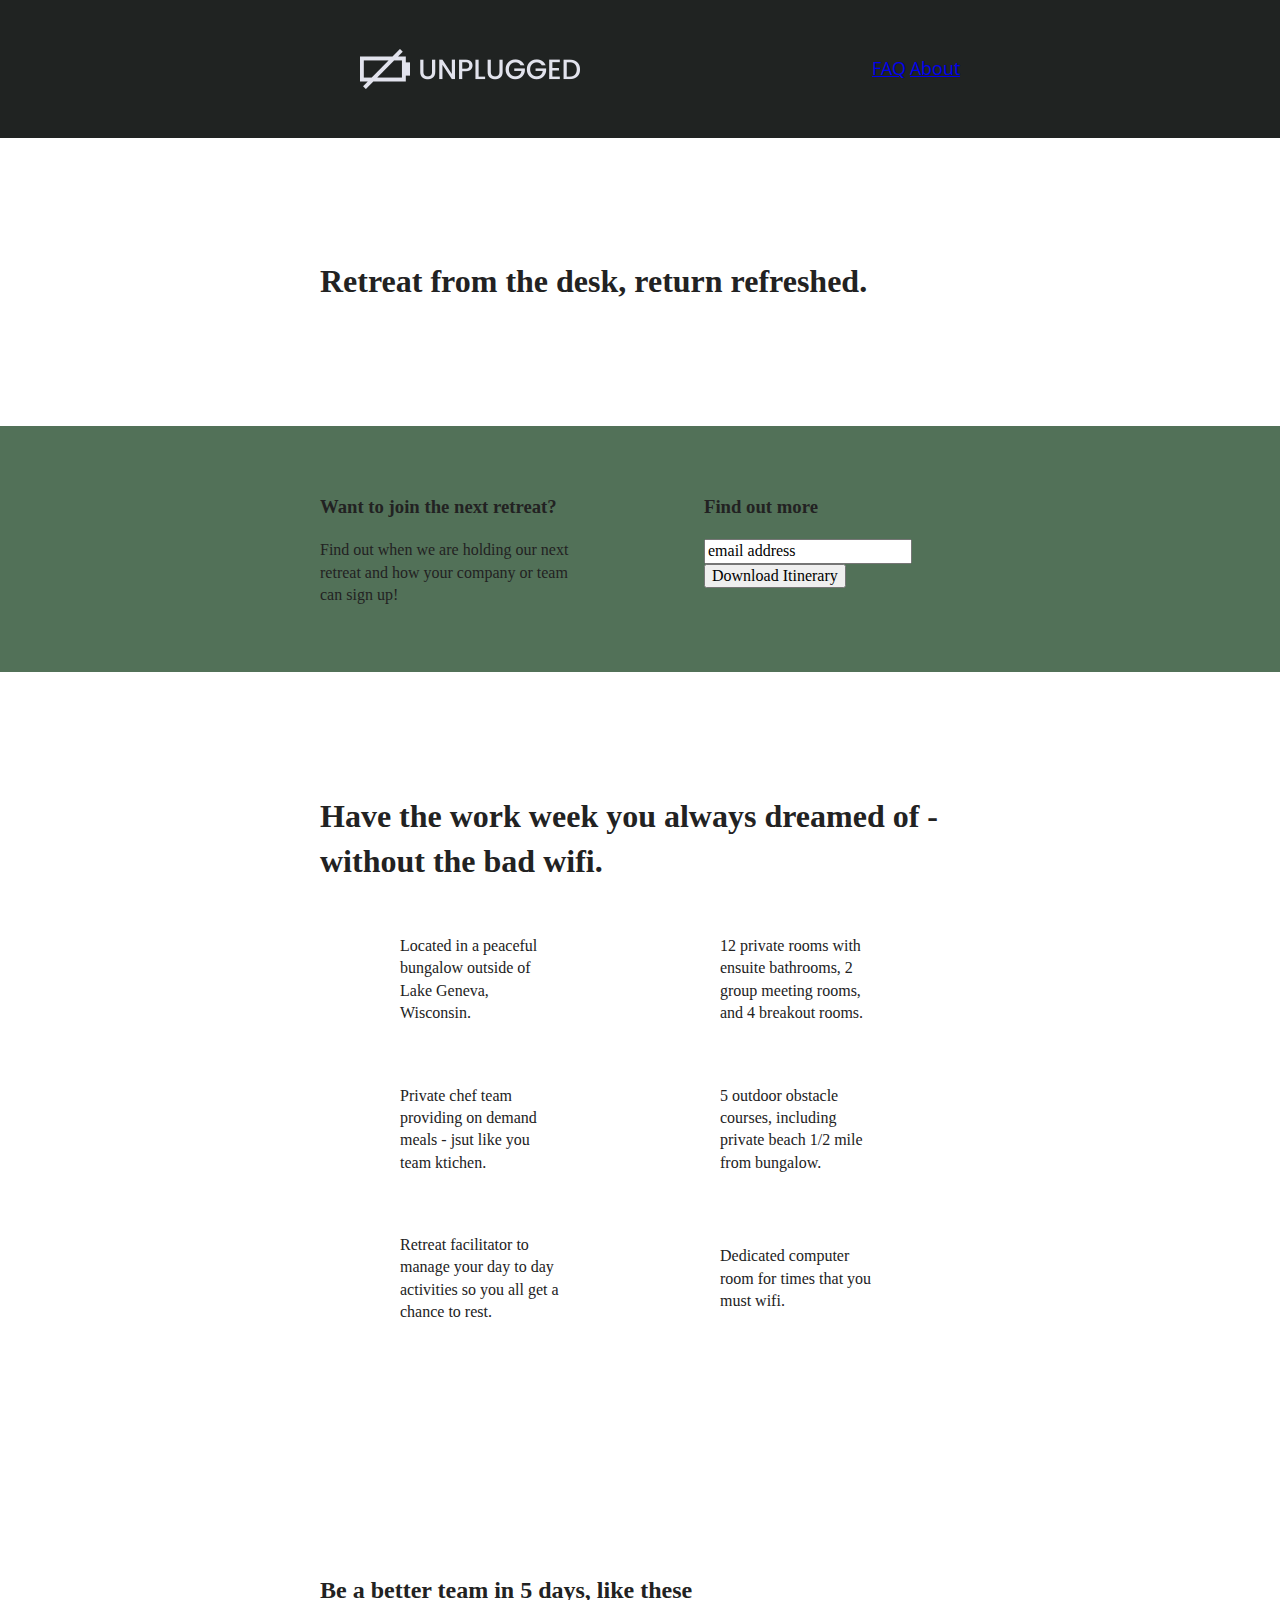
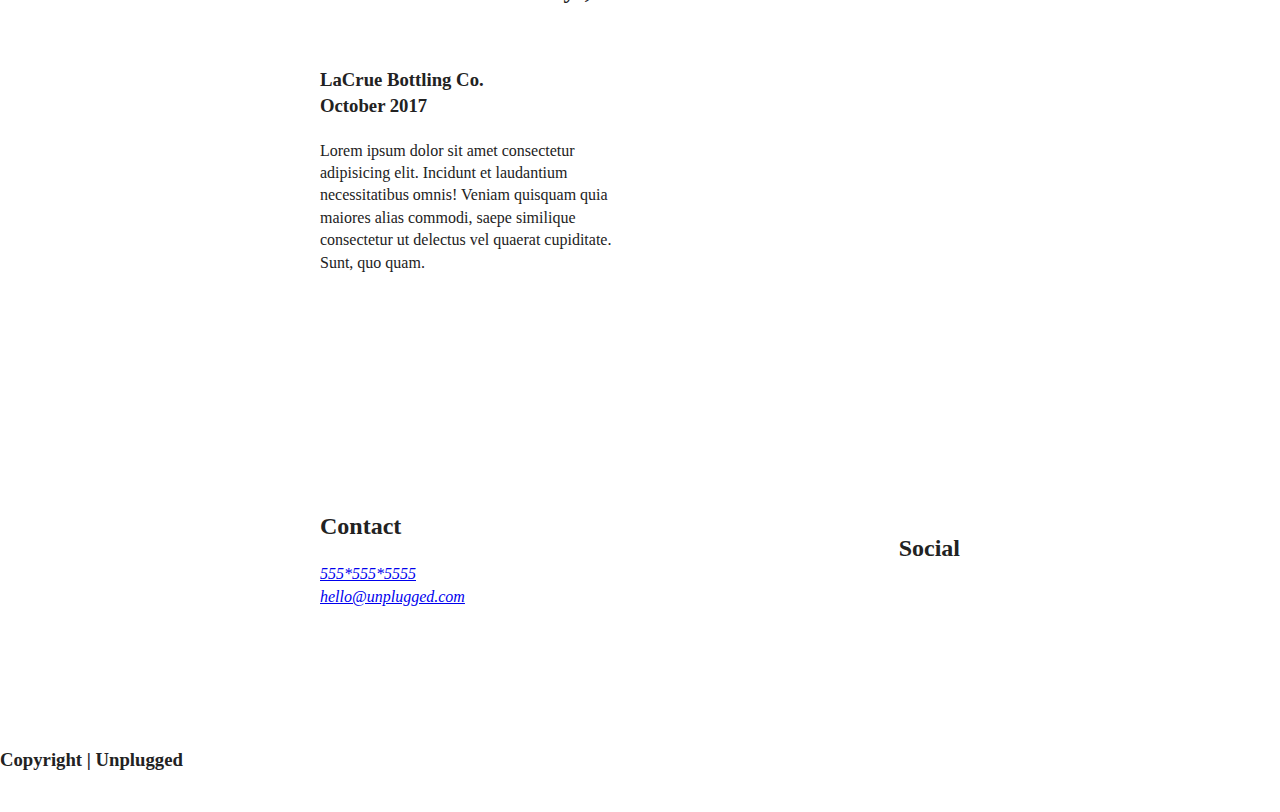
==== index.html @ 6213ed64 "Add tablet profile" ====
<!DOCTYPE html>
<html class="no-js" lang="">
  <head>
    <meta charset="utf-8" />
    <title>Unplugged</title>
    <meta name="description" content="" />
    <meta name="viewport" content="width=device-width, initial-scale=1" />

    <meta property="og:title" content="" />
    <meta property="og:type" content="" />
    <meta property="og:url" content="" />
    <meta property="og:image" content="" />
    <link
      href="https://fonts.googleapis.com/css2?family=Open+Sans&display=swap"
      rel="stylesheet"
    />

    <link rel="manifest" href="site.webmanifest" />
    <link rel="apple-touch-icon" href="icon.png" />
    <!-- Place favicon.ico in the root directory -->

    <link rel="stylesheet" href="css/normalize.css" />
    <link rel="stylesheet" href="css/main.css" />

    <meta name="theme-color" content="#fafafa" />
  </head>

  <body>
    <!-- Add your site or application content here -->
    <header>
      <div class="content-wrapper">
        <figure>
          <a href="#"><img src="img/logo.png" alt="unplugged-logo" /></a>
        </figure>

        <div class="header-divider"></div>

        <nav>
          <ul>
            <ls><a href="faq/index.html" target="_blank">FAQ</a></ls>
            <ls><a href="about/index.html" target="_blank">About</a></ls>
          </ul>
        </nav>
      </div>
    </header>

    <main>
      <section class="hero-area">
        <div class="content-wrapper">
          <h1>Retreat from the desk, return refreshed.</h1>
        </div>
      </section>

      <aside>
        <div class="content-wrapper">
          <div class="form-description">
            <h3>Want to join the next retreat?</h3>
            <p>
              Find out when we are holding our next retreat and how your company
              or team can sign up!
            </p>
          </div>
          <div class="form">
            <h3>Find out more</h3>
            <div>
              <input type="text" name="name" value="email address" />
              <input type="button" value="Download Itinerary" />
            </div>
          </div>
        </div>
      </aside>

      <section class="features">
        <div class="content-wrapper">
          <h1>
            Have the work week you always dreamed of - without the bad wifi.
          </h1>
          <div class="features-items">
            <article>
              <p class="fontawesome-icon"></p>
              <p class="features-item-description">
                Located in a peaceful bungalow outside of Lake Geneva,
                Wisconsin.
              </p>
            </article>
            <article>
              <p class="fontawesome-icon"></p>
              <p class="features-item-description">
                12 private rooms with ensuite bathrooms, 2 group meeting rooms,
                and 4 breakout rooms.
              </p>
            </article>
            <article>
              <p class="fontawesome-icon"></p>
              <p class="features-item-description">
                Private chef team providing on demand meals - jsut like you team
                ktichen.
              </p>
            </article>
            <article>
              <p class="fontawesome-icon"></p>
              <p class="features-item-description">
                5 outdoor obstacle courses, including private beach 1/2 mile
                from bungalow.
              </p>
            </article>
            <article>
              <p class="fontawesome-icon"></p>
              <p class="features-item-description">
                Retreat facilitator to manage your day to day activities so you
                all get a chance to rest.
              </p>
            </article>
            <article>
              <p class="fontawesome-icon"></p>
              <p class="features-item-description">
                Dedicated computer room for times that you must wifi.
              </p>
            </article>
          </div>
        </div>
        <!-- End of content-wrapper -->
      </section>
      <!-- End of features -->

      <section class="reviews">
        <div class="content-wrapper">
          <h2>Be a better team in 5 days, like these</h2>
          <article>
            <div>
              <h3>LaCrue Bottling Co. October 2017</h3>
              <p>
                Lorem ipsum dolor sit amet consectetur adipisicing elit.
                Incidunt et laudantium necessitatibus omnis! Veniam quisquam
                quia maiores alias commodi, saepe similique consectetur ut
                delectus vel quaerat cupiditate. Sunt, quo quam.
              </p>
            </div>
          </article>
        </div>
      </section>
    </main>

    <footer>
      <div class="content-wrapper">
        <div class="footer-content">
          <div class="contact">
            <h2>Contact</h2>
            <address>
              <a href="tel:5555555555">555*555*5555</a><br />
              <a href="hello@unplugged.com">hello@unplugged.com</a>
            </address>
          </div>
          <div class="social">
            <h2>Social</h2>
            <div class="social-icons">
              <p>
                <a href="https://www.facebook.com/yoursite" target="_blank"></a>
              </p>
              <p>
                <a href="https://www.twitter.com/yoursite" target="_blank"></a>
              </p>
              <p>
                <a
                  href="https://www.instagram.com/yoursite"
                  target="_blank"
                ></a>
              </p>
            </div>
          </div>
        </div>
        <!-- footer content ends -->
      </div>
      <!-- footer content-wrapper ends -->

      <div class="copyright">
        <div>
          <h3>Copyright | Unplugged</h3>
        </div>
      </div>
    </footer>
    <script src="js/vendor/modernizr-3.11.2.min.js"></script>
    <script src="js/plugins.js"></script>
    <script src="js/main.js"></script>

    <!-- Google Analytics: change UA-XXXXX-Y to be your site's ID. -->
    <script>
      window.ga = function () {
        ga.q.push(arguments);
      };
      ga.q = [];
      ga.l = +new Date();
      ga("create", "UA-XXXXX-Y", "auto");
      ga("set", "anonymizeIp", true);
      ga("set", "transport", "beacon");
      ga("send", "pageview");
    </script>
    <script src="https://www.google-analytics.com/analytics.js" async></script>
  </body>
</html>
---- css/main.css ----
/*! HTML5 Boilerplate v8.0.0 | MIT License | https://html5boilerplate.com/ */

/* main.css 2.1.0 | MIT License | https://github.com/h5bp/main.css#readme */
/*
 * What follows is the result of much research on cross-browser styling.
 * Credit left inline and big thanks to Nicolas Gallagher, Jonathan Neal,
 * Kroc Camen, and the H5BP dev community and team.
 */

/* ==========================================================================
   Base styles: opinionated defaults
   ========================================================================== */

html {
  color: #222;
  font-size: 1em;
  line-height: 1.4;
}

/*
 * Remove text-shadow in selection highlight:
 * https://twitter.com/miketaylr/status/12228805301
 *
 * Vendor-prefixed and regular ::selection selectors cannot be combined:
 * https://stackoverflow.com/a/16982510/7133471
 *
 * Customize the background color to match your design.
 */

::-moz-selection {
  background: #b3d4fc;
  text-shadow: none;
}

::selection {
  background: #b3d4fc;
  text-shadow: none;
}

/*
 * A better looking default horizontal rule
 */

hr {
  display: block;
  height: 1px;
  border: 0;
  border-top: 1px solid #ccc;
  margin: 1em 0;
  padding: 0;
}

/*
 * Remove the gap between audio, canvas, iframes,
 * images, videos and the bottom of their containers:
 * https://github.com/h5bp/html5-boilerplate/issues/440
 */

audio,
canvas,
iframe,
img,
svg,
video {
  vertical-align: middle;
}

/*
 * Remove default fieldset styles.
 */

fieldset {
  border: 0;
  margin: 0;
  padding: 0;
}

/*
 * Allow only vertical resizing of textareas.
 */

textarea {
  resize: vertical;
}

/* ==========================================================================
   Author's custom styles
   ========================================================================== */
/* --------------- Base Header -- Footer Styles------------ */

.content-wrapper {
  width: 90%;
  margin: 50px 0;
}

header,
footer {
  display: flex;
  justify-content: center;
  align-items: center;
  flex-flow: row wrap;
}

/* Header styles */

header {
  padding: 15px 0;
  background-color: #202322;
}

header .content-wrapper {
  display: flex;
  justify-content: center;
  align-items: center;
  flex-flow: row wrap;
  margin: 0;
}

header figure {
}

.header-divider {
  width: 100%;
  height: 1px;
  margin: 10px 0 20px 0;
}

header nav {
  display: flex;
  justify-content: space-around;
  align-items: center;
  flex-flow: row wrap;
  width: 60%;
}

header nav ul {
  display: flex;
  justify-content: space-around;
  width: 100%;
  font-family: "Open Sans", sans-serif;
  font-size: 18px;
  color: #e2e3ed;
}

/* --------------- Mobile Styles -- Homepage------------ */

.hero-area {
  display: flex;
  justify-content: center;
  flex-flow: row wrap;
}

aside {
  display: flex;
  justify-content: center;
  align-items: center;
  flex-flow: row wrap;
  background: #527158;
}

.form-description {
}

.form {
}

.features {
  display: flex;
  justify-content: center;
  flex-flow: row wrap;
}

.features p {
  margin: 0;
}

.features article {
  width: 60%;
  margin: 30px 0;
}

.fontawesome-icon {
}

.features h2 {
  margin-bottom: 60px;
}

.features .features-items {
  display: flex;
  justify-content: center;
  align-items: center;
  flex-flow: row wrap;
}

.reviews {
  display: flex;
  justify-content: center;
  align-items: center;
  flex-flow: row wrap;
}

.reviews h2 {
  margin-bottom: 40px;
}

.reviews h3 {
  width: 60%;
  margin: 20px 0;
}

/* --------------- Mobile Styles -- ABOUT------------ */

.mission {
  display: flex;
  justify-content: center;
  align-items: center;
  flex-flow: row wrap;
}

.mission-content {
}

.map {
}

.contact-section {
  display: flex;
  justify-content: center;
  align-items: center;
  flex-flow: row wrap;
}

.contact-content {
}

/* --------------- Mobile Styles -- FAQ------------ */

.faq {
  display: flex;
  justify-content: center;
  align-items: center;
  flex-flow: row wrap;
}

.faq .content-wrapper {
  display: flex;
  justify-content: center;
  align-items: center;
  flex-flow: row wrap;
  margin: 50px 0 0 0;
}

.faq h2 {
  margin-bottom: 40px;
}

.faq-content {
  margin-bottom: 50px;
}

/* Footer */

footer {
  flex-direction: column;
}

footer .content-wrapper {
  width: 55%;
  margin: 50px 0;
}

footer p {
  margin: 0;
}

.footer-content {
}
footer .contact {
  margin-bottom: 50px;
}

footer .social p {
  display: flex;
  justify-content: center;
  align-items: center;
}

footer .social-icons {
  display: flex;
  justify-content: space-around;
  align-items: center;
}

footer .copyright {
  margin: 20px 0;
}
/* ==========================================================================
   Helper classes
   ========================================================================== */

/*
 * Hide visually and from screen readers
 */

.hidden,
[hidden] {
  display: none !important;
}

/*
 * Hide only visually, but have it available for screen readers:
 * https://snook.ca/archives/html_and_css/hiding-content-for-accessibility
 *
 * 1. For long content, line feeds are not interpreted as spaces and small width
 *    causes content to wrap 1 word per line:
 *    https://medium.com/@jessebeach/beware-smushed-off-screen-accessible-text-5952a4c2cbfe
 */

.sr-only {
  border: 0;
  clip: rect(0, 0, 0, 0);
  height: 1px;
  margin: -1px;
  overflow: hidden;
  padding: 0;
  position: absolute;
  white-space: nowrap;
  width: 1px;
  /* 1 */
}

/*
 * Extends the .sr-only class to allow the element
 * to be focusable when navigated to via the keyboard:
 * https://www.drupal.org/node/897638
 */

.sr-only.focusable:active,
.sr-only.focusable:focus {
  clip: auto;
  height: auto;
  margin: 0;
  overflow: visible;
  position: static;
  white-space: inherit;
  width: auto;
}

/*
 * Hide visually and from screen readers, but maintain layout
 */

.invisible {
  visibility: hidden;
}

/*
 * Clearfix: contain floats
 *
 * For modern browsers
 * 1. The space content is one way to avoid an Opera bug when the
 *    `contenteditable` attribute is included anywhere else in the document.
 *    Otherwise it causes space to appear at the top and bottom of elements
 *    that receive the `clearfix` class.
 * 2. The use of `table` rather than `block` is only necessary if using
 *    `:before` to contain the top-margins of child elements.
 */

.clearfix::before,
.clearfix::after {
  content: " ";
  display: table;
}

.clearfix::after {
  clear: both;
}

/* ==========================================================================
   EXAMPLE Media Queries for Responsive Design.
   These examples override the primary ('mobile first') styles.
   Modify as content requires.
   ========================================================================== */

/* TABLET STYLES HERE */

@media (min-width: 768px) {
  .content-wrapper {
    max-width: 640px;
    margin: 100px 0;
  }
  /* HEADER */
  header {
    justify-content: space-around;
    padding: 33px 0;
  }
  header .content-wrapper {
    width: 100%;
    justify-content: space-between;
  }
  header nav {
    width: 20%;
  }
  header nav ul {
    justify-content: space-between;
  }
  .header-divider {
    display: none;
  }
  /* HERO AREA */
  /* ASIDE */

  aside .content-wrapper {
    margin: 50px 0;
    display: flex;
    justify-content: space-between;
    flex-flow: row wrap;
  }
  aside .content-wrapper .form-description,
  aside .content-wrapper .form {
    width: 40%;
    margin: 0;
  }

  /* FEATURES */

  .features article {
    display: flex;
    justify-content: center;
    align-items: center;
    flex-flow: column wrap;
    flex-basis: 50%;
  }
  .features .features-item-description {
    width: 50%;
  }

  /* REVIEWS */

  .reviews article {
    display: flex;
    justify-content: space-between;
  }
  .reviews article div {
    width: 49%;
  }

  /* FOOTER */

  footer .content-wrapper {
    width: 65%;
    margin: 100px 0;
  }
  .footer-content {
    display: flex;
    justify-content: space-between;
    align-items: center;
  }
  footer .contact {
    margin-bottom: 0;
  }
  footer .copyright {
    width: 100%;
  }

  /* ******************ABOUT PAGE *********************/

  .mission-content {
    display: flex;
    justify-content: space-between;
    align-items: center;
    padding-top: 20px;
  }

  .mission-content p {
    width: 45%;
  }

  .contact-section .content-wrapper h2 {
    width: 80%;
  }

  .contact-content {
    display: flex;
    justify-content: space-between;
    align-items: flex-start;
  }

  /* ********FAQ PAGE******* */

  .faq .content-wrapper {
    justify-content: space-between;
  }

  .faq-content {
    flex-basis: 45%;
  }

  .faq h2 {
    width: 100%;
  }
}

/* DESKTOP STYLES HERE */

@media (min-width: 1200px) {
  .content-wrapper {
    width: 85%;
    padding: 0 10%;
  }
}
/* ==========================================================================
   Print styles.
   Inlined to avoid the additional HTTP request:
   https://www.phpied.com/delay-loading-your-print-css/
   ========================================================================== */

@media print {
  *,
  *::before,
  *::after {
    background: #fff !important;
    color: #000 !important;
    /* Black prints faster */
    box-shadow: none !important;
    text-shadow: none !important;
  }

  a,
  a:visited {
    text-decoration: underline;
  }

  a[href]::after {
    content: " (" attr(href) ")";
  }

  abbr[title]::after {
    content: " (" attr(title) ")";
  }

  /*
   * Don't show links that are fragment identifiers,
   * or use the `javascript:` pseudo protocol
   */
  a[href^="#"]::after,
  a[href^="javascript:"]::after {
    content: "";
  }

  pre {
    white-space: pre-wrap !important;
  }

  pre,
  blockquote {
    border: 1px solid #999;
    page-break-inside: avoid;
  }

  /*
   * Printing Tables:
   * https://web.archive.org/web/20180815150934/http://css-discuss.incutio.com/wiki/Printing_Tables
   */
  thead {
    display: table-header-group;
  }

  tr,
  img {
    page-break-inside: avoid;
  }

  p,
  h2,
  h3 {
    orphans: 3;
    widows: 3;
  }

  h2,
  h3 {
    page-break-after: avoid;
  }
}
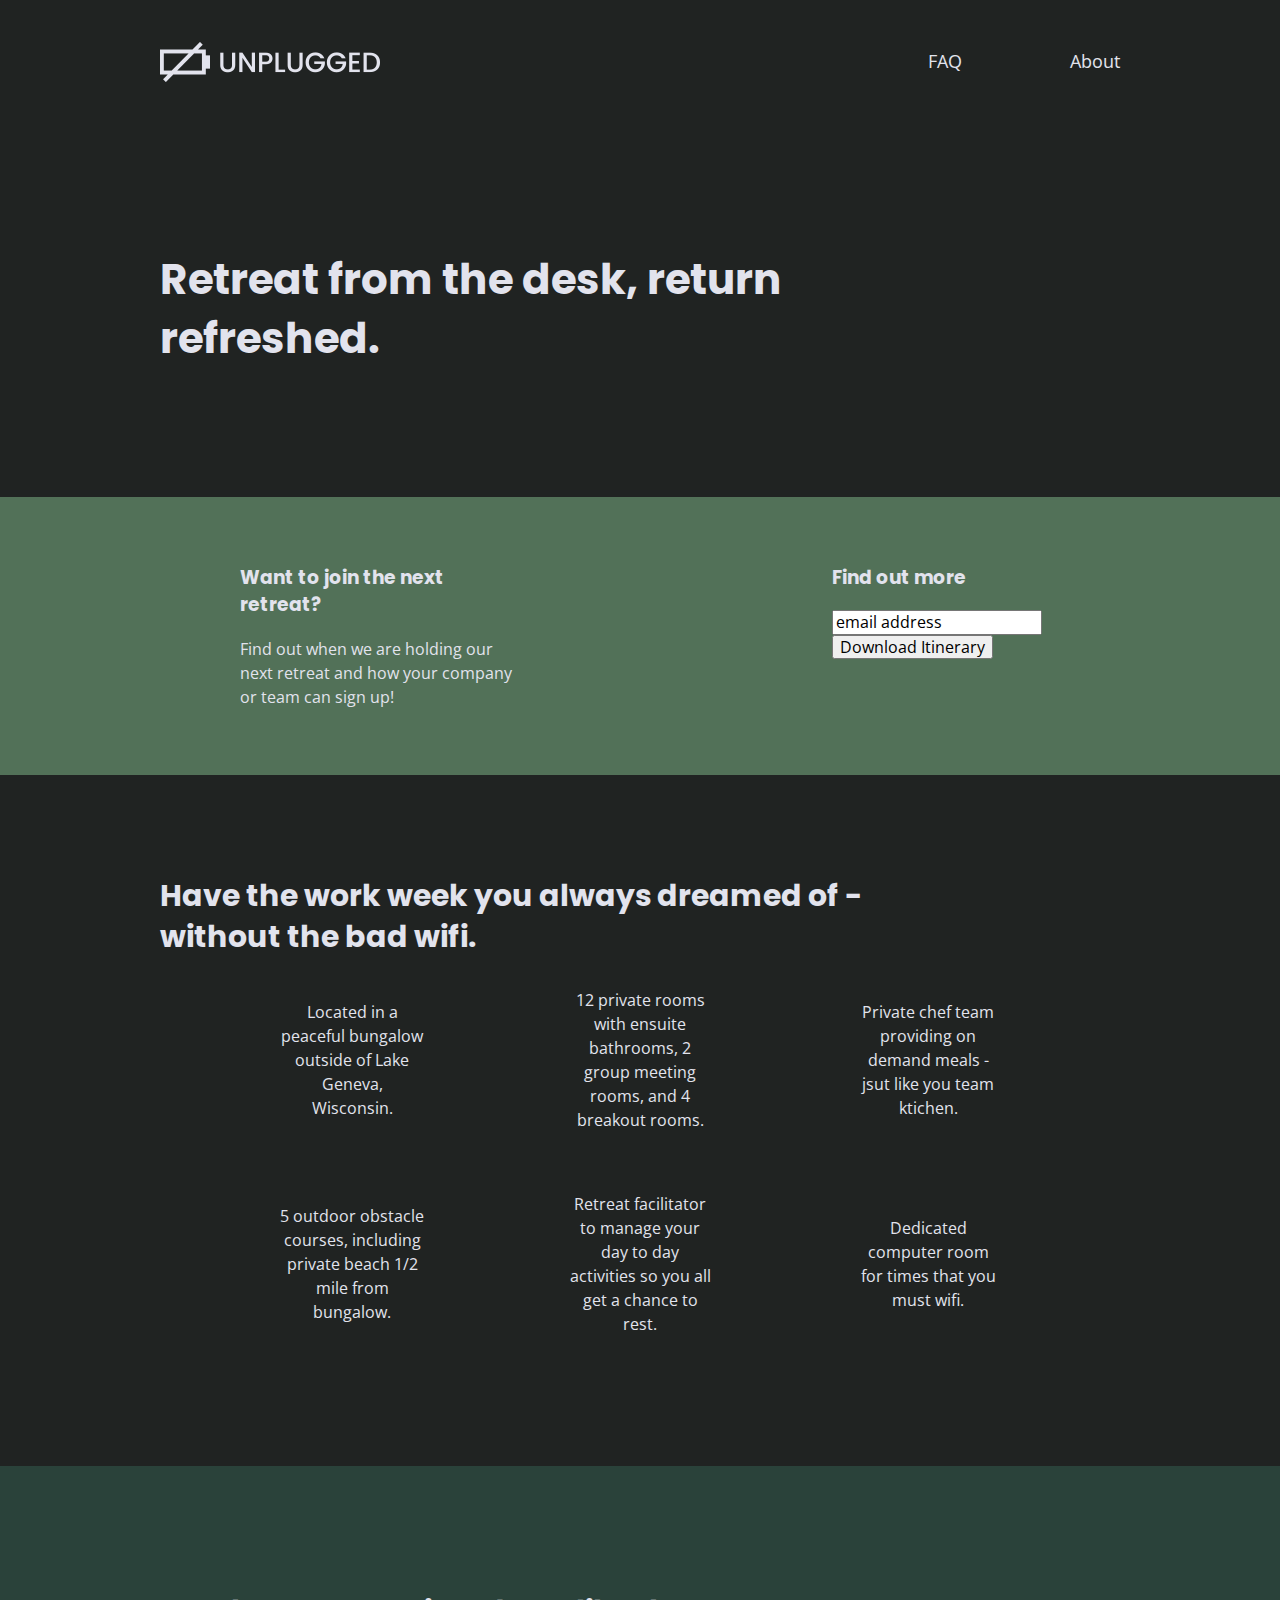
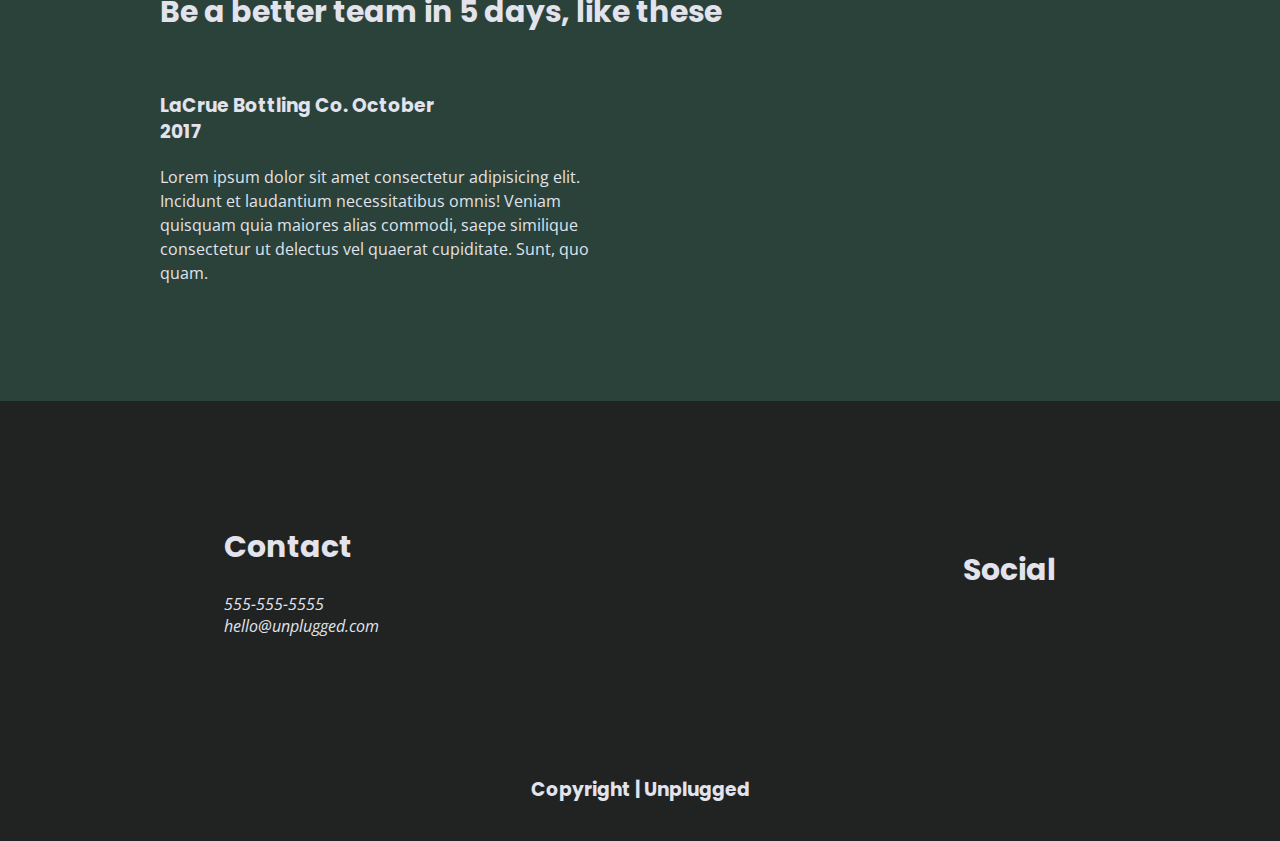
==== commit f2a7e826: "Add font styles" ====
--- a/index.html
+++ b/index.html
@@ -10,11 +10,15 @@
     <meta property="og:type" content="" />
     <meta property="og:url" content="" />
     <meta property="og:image" content="" />
+    <!-- GOOGLE FONTS -->
     <link
-      href="https://fonts.googleapis.com/css2?family=Open+Sans&display=swap"
+      href="https://fonts.googleapis.com/css?family=Open+Sans:400,700|Poppins:500,700"
       rel="stylesheet"
     />
-
+    <link
+      href="https://fonts.googleapis.com/css2?family=Poppins&display=swap"
+      rel="stylesheet"
+    />
     <link rel="manifest" href="site.webmanifest" />
     <link rel="apple-touch-icon" href="icon.png" />
     <!-- Place favicon.ico in the root directory -->
@@ -72,9 +76,9 @@
 
       <section class="features">
         <div class="content-wrapper">
-          <h1>
+          <h2>
             Have the work week you always dreamed of - without the bad wifi.
-          </h1>
+          </h2>
           <div class="features-items">
             <article>
               <p class="fontawesome-icon"></p>
@@ -147,7 +151,7 @@
           <div class="contact">
             <h2>Contact</h2>
             <address>
-              <a href="tel:5555555555">555*555*5555</a><br />
+              <a href="tel:5555555555">555-555-5555</a><br />
               <a href="hello@unplugged.com">hello@unplugged.com</a>
             </address>
           </div>
--- a/css/main.css
+++ b/css/main.css
@@ -88,6 +88,60 @@
    ========================================================================== */
 /* --------------- Base Header -- Footer Styles------------ */
 
+/* General Styles */
+
+html {
+  font-size: 16px;
+}
+
+body {
+  font-family: "Open Sans", sans-serif;
+  color: #e2e3ed;
+  font-size: 1em;
+  background-color: #202322;
+}
+
+ul a {
+  font-size: 18px;
+  color: #e2e3ed;
+  text-decoration: none;
+}
+
+a {
+  color: #e2e3ed;
+  text-decoration: none;
+}
+
+h1 {
+  font-family: "Poppins", sans-serif;
+  font-size: 2.62em;
+}
+
+h2 {
+  font-family: "Poppins", sans-serif;
+  font-size: 1.87em;
+}
+
+h3,
+h4 {
+  font-family: "Poppins", sans-serif;
+}
+
+p {
+  line-height: 1.5em;
+}
+
+img {
+}
+
+figure {
+}
+
+address {
+}
+
+.content-wrapper {
+}
 .content-wrapper {
   width: 90%;
   margin: 50px 0;
@@ -105,7 +159,6 @@
 
 header {
   padding: 15px 0;
-  background-color: #202322;
 }
 
 header .content-wrapper {
@@ -117,6 +170,7 @@
 }
 
 header figure {
+  margin: 0;
 }
 
 .header-divider {
@@ -137,9 +191,8 @@
   display: flex;
   justify-content: space-around;
   width: 100%;
-  font-family: "Open Sans", sans-serif;
-  font-size: 18px;
-  color: #e2e3ed;
+
+  padding: 0;
 }
 
 /* --------------- Mobile Styles -- Homepage------------ */
@@ -171,6 +224,7 @@
 }
 
 .features p {
+  text-align: center;
   margin: 0;
 }
 
@@ -198,6 +252,7 @@
   justify-content: center;
   align-items: center;
   flex-flow: row wrap;
+  background-color: #2a423a;
 }
 
 .reviews h2 {
@@ -216,6 +271,7 @@
   justify-content: center;
   align-items: center;
   flex-flow: row wrap;
+  background-color: #527158;
 }
 
 .mission-content {
@@ -229,6 +285,7 @@
   justify-content: center;
   align-items: center;
   flex-flow: row wrap;
+  background-color: #2a423a;
 }
 
 .contact-content {
@@ -241,6 +298,7 @@
   justify-content: center;
   align-items: center;
   flex-flow: row wrap;
+  background-color: #527158;
 }
 
 .faq .content-wrapper {
@@ -461,7 +519,7 @@
     margin-bottom: 0;
   }
   footer .copyright {
-    width: 100%;
+    width: inherit;
   }
 
   /* ******************ABOUT PAGE *********************/
@@ -506,10 +564,43 @@
 
 @media (min-width: 1200px) {
   .content-wrapper {
-    width: 85%;
-    padding: 0 10%;
-  }
-}
+    max-width: 960px;
+  }
+  .hero-area h1 {
+    width: 700px;
+  }
+  aside .content-wrapper .form-description,
+  aside .content-wrapper .form {
+    width: 30%;
+    padding-left: 80px;
+  }
+  .features h2 {
+    width: 800px;
+    margin: 0;
+  }
+  .features article {
+    flex-basis: 30%;
+  }
+
+  /* *********ABOUT********* */
+
+  .mission h1 {
+    width: 80%;
+    margin: 0;
+  }
+  .contact-section h1 {
+    margin: 0;
+  }
+
+  /* ***********FAQ********** */
+
+  .faq {
+  }
+  .faq h1 {
+    width: 75%;
+  }
+}
+
 /* ==========================================================================
    Print styles.
    Inlined to avoid the additional HTTP request:
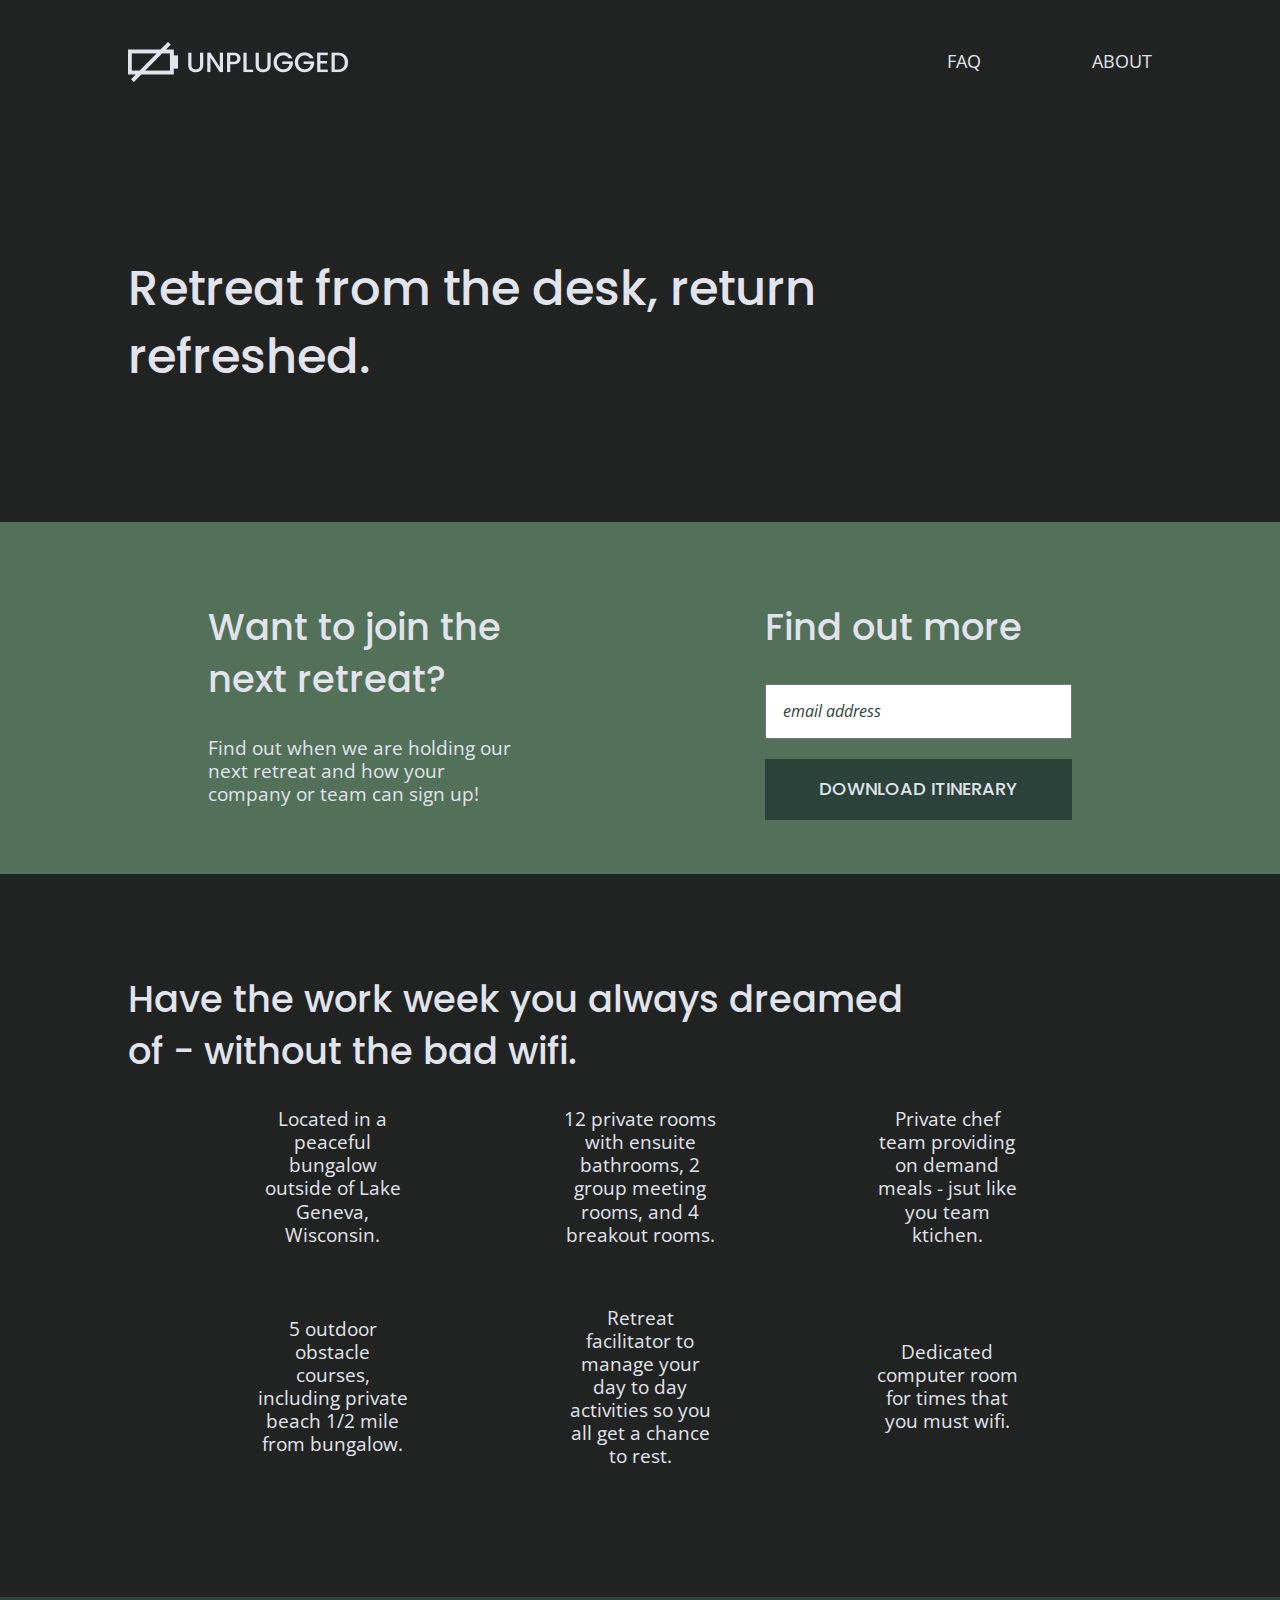
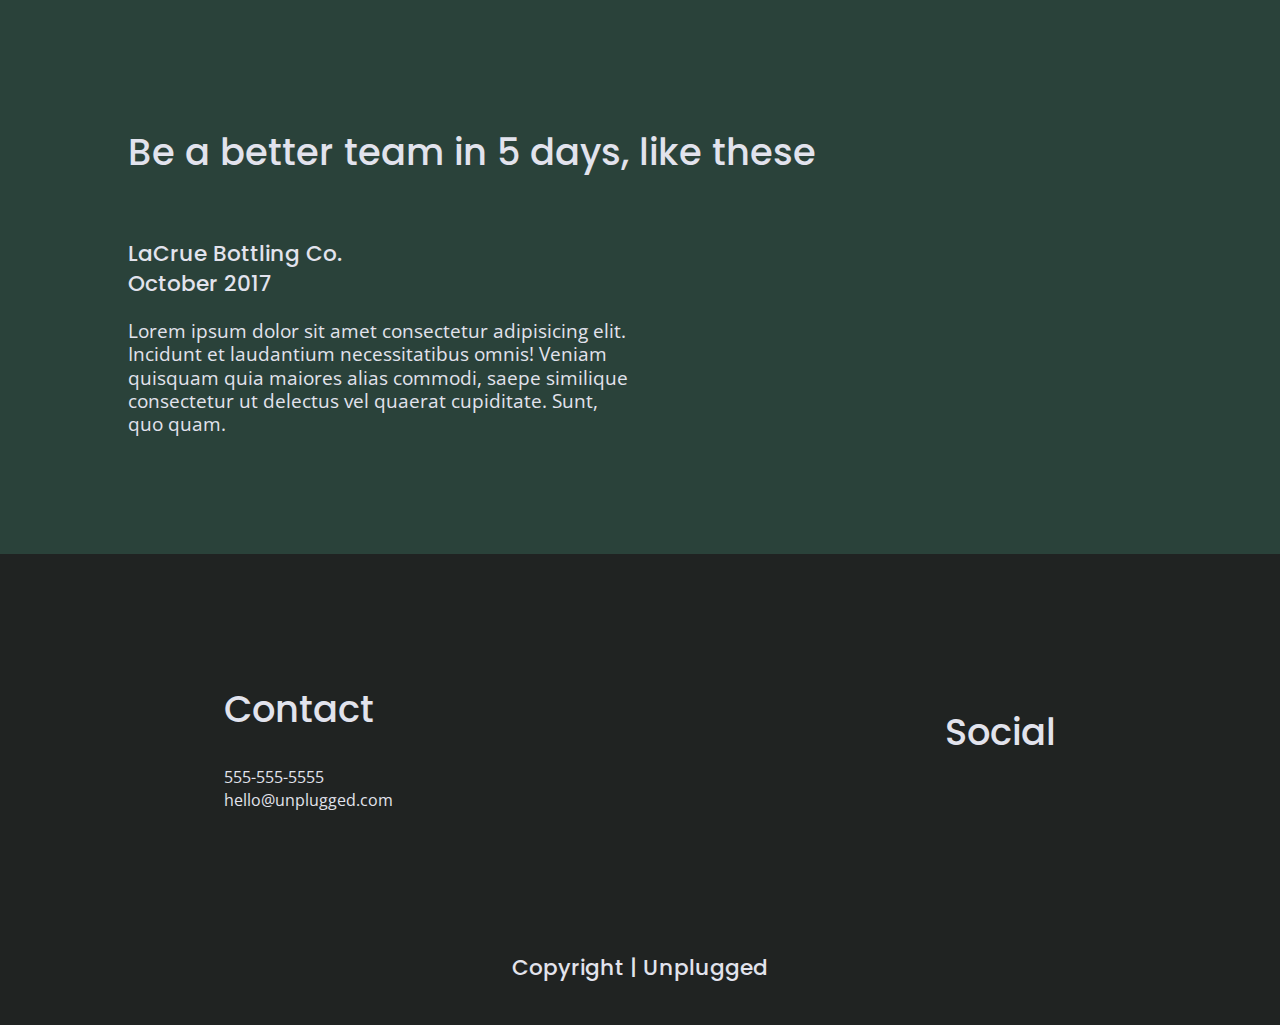
==== commit 2aa44d62: "Add text-styles and bg color" ====
--- a/index.html
+++ b/index.html
@@ -58,14 +58,14 @@
       <aside>
         <div class="content-wrapper">
           <div class="form-description">
-            <h3>Want to join the next retreat?</h3>
+            <h2>Want to join the next retreat?</h2>
             <p>
               Find out when we are holding our next retreat and how your company
               or team can sign up!
             </p>
           </div>
           <div class="form">
-            <h3>Find out more</h3>
+            <h2>Find out more</h2>
             <div>
               <input type="text" name="name" value="email address" />
               <input type="button" value="Download Itinerary" />
--- a/css/main.css
+++ b/css/main.css
@@ -104,31 +104,37 @@
 ul a {
   font-size: 18px;
   color: #e2e3ed;
+  text-transform: uppercase;
   text-decoration: none;
 }
 
 a {
+  font-style: normal;
   color: #e2e3ed;
   text-decoration: none;
 }
 
 h1 {
   font-family: "Poppins", sans-serif;
-  font-size: 2.62em;
+  font-weight: 500;
+  font-size: 3em;
 }
 
 h2 {
   font-family: "Poppins", sans-serif;
-  font-size: 1.87em;
-}
-
-h3,
-h4 {
+  font-weight: 500;
+  font-size: 2.3em;
+}
+
+h3 {
+  font-size: 1.35em;
   font-family: "Poppins", sans-serif;
+  font-weight: 500;
 }
 
 p {
-  line-height: 1.5em;
+  font-size: 1.2em;
+  line-height: 1.2em;
 }
 
 img {
@@ -211,10 +217,33 @@
   background: #527158;
 }
 
+input[type="text"] {
+  box-sizing: border-box;
+  width: 100%;
+  color: #2a423a;
+  font-style: italic;
+  padding: 1em;
+}
+
+input[type="button"] {
+  width: 100%;
+  padding: 20px 0;
+  margin-top: 20px;
+  background-color: #2a423a;
+  font-family: "Poppins", Helvetica, Arial, sans-serif;
+  font-weight: 500;
+  font-size: 1.125em;
+  color: #e2e3ed;
+  border: none;
+  text-align: center;
+  text-transform: uppercase;
+}
+
 .form-description {
 }
 
-.form {
+aside .form {
+  margin-top: 30px;
 }
 
 .features {
@@ -445,7 +474,7 @@
 
 @media (min-width: 768px) {
   .content-wrapper {
-    max-width: 640px;
+    max-width: 83%;
     margin: 100px 0;
   }
   /* HEADER */
@@ -482,6 +511,10 @@
   }
 
   /* FEATURES */
+
+  .features h2 {
+    margin: 0;
+  }
 
   .features article {
     display: flex;
@@ -564,7 +597,7 @@
 
 @media (min-width: 1200px) {
   .content-wrapper {
-    max-width: 960px;
+    max-width: 80%;
   }
   .hero-area h1 {
     width: 700px;
@@ -572,10 +605,15 @@
   aside .content-wrapper .form-description,
   aside .content-wrapper .form {
     width: 30%;
+  }
+  .form-description {
     padding-left: 80px;
   }
+  .form {
+    padding-right: 80px;
+  }
   .features h2 {
-    width: 800px;
+    width: 80%;
     margin: 0;
   }
   .features article {
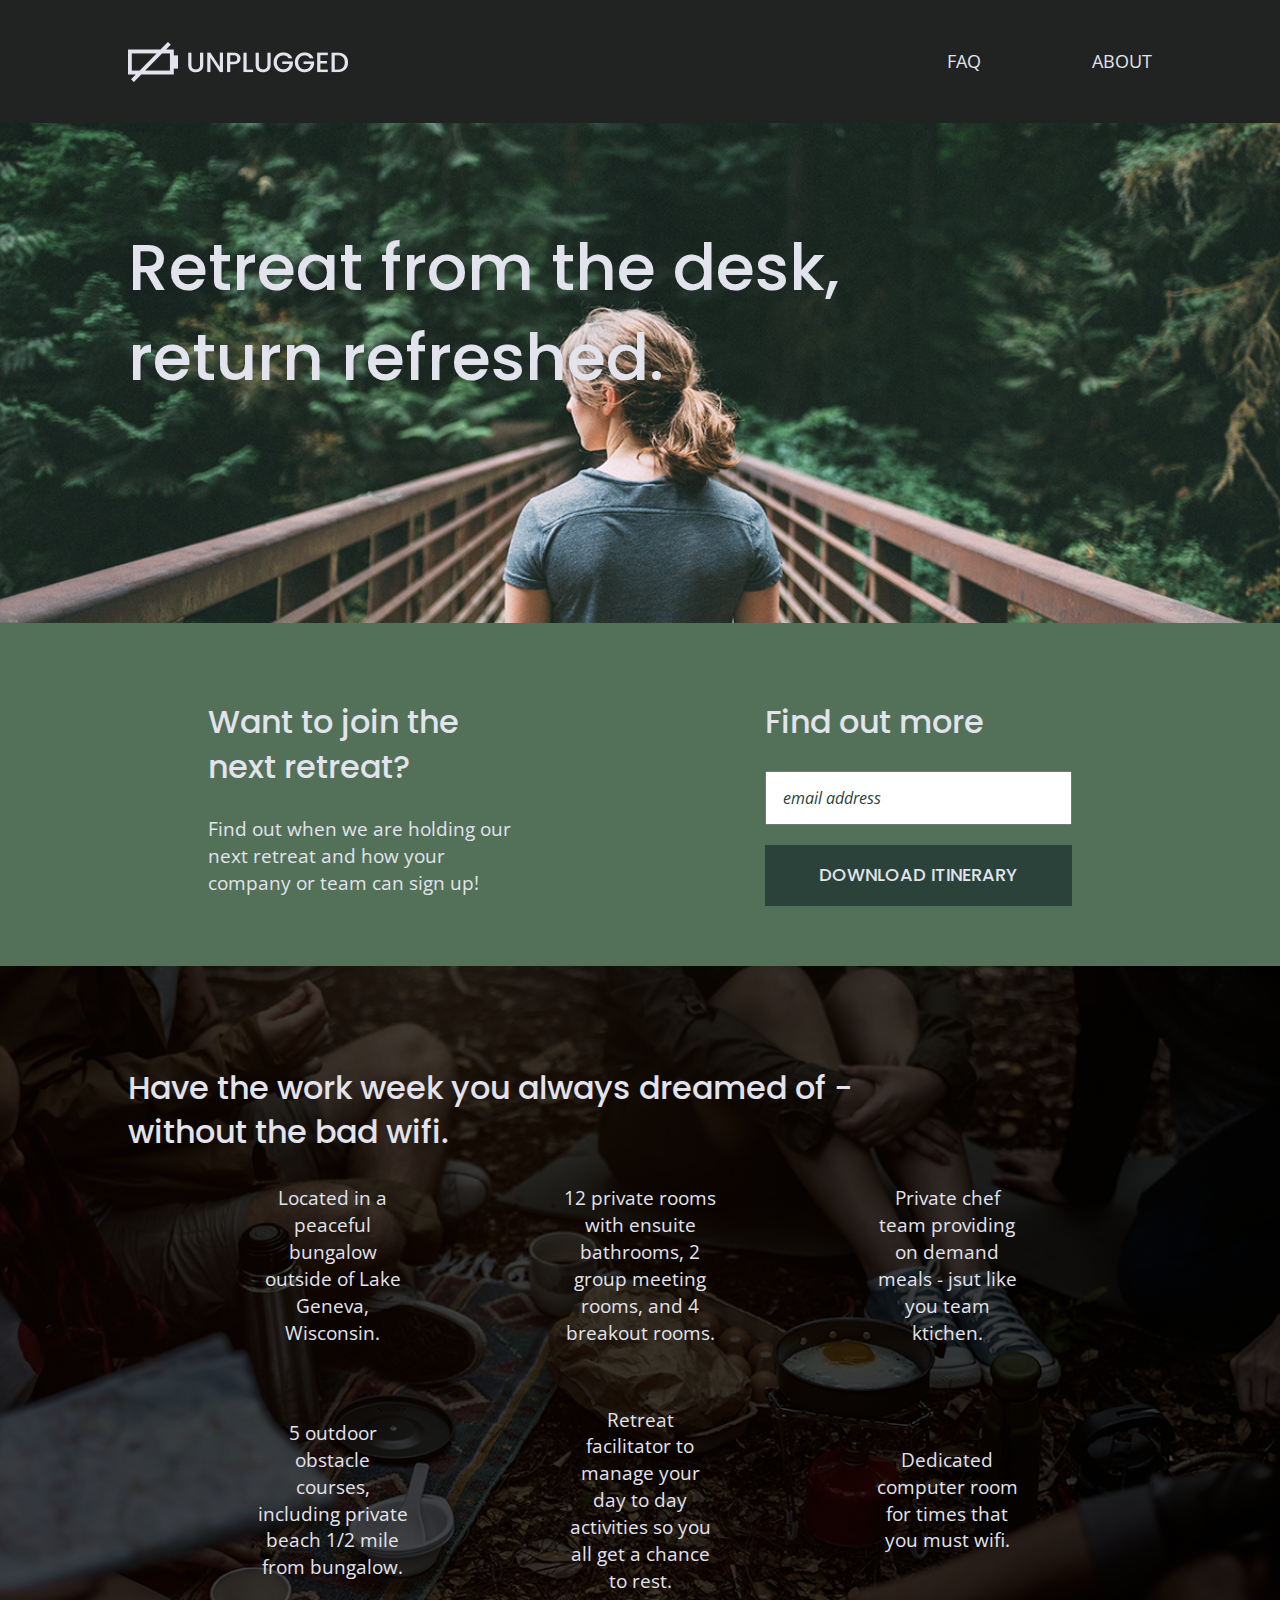
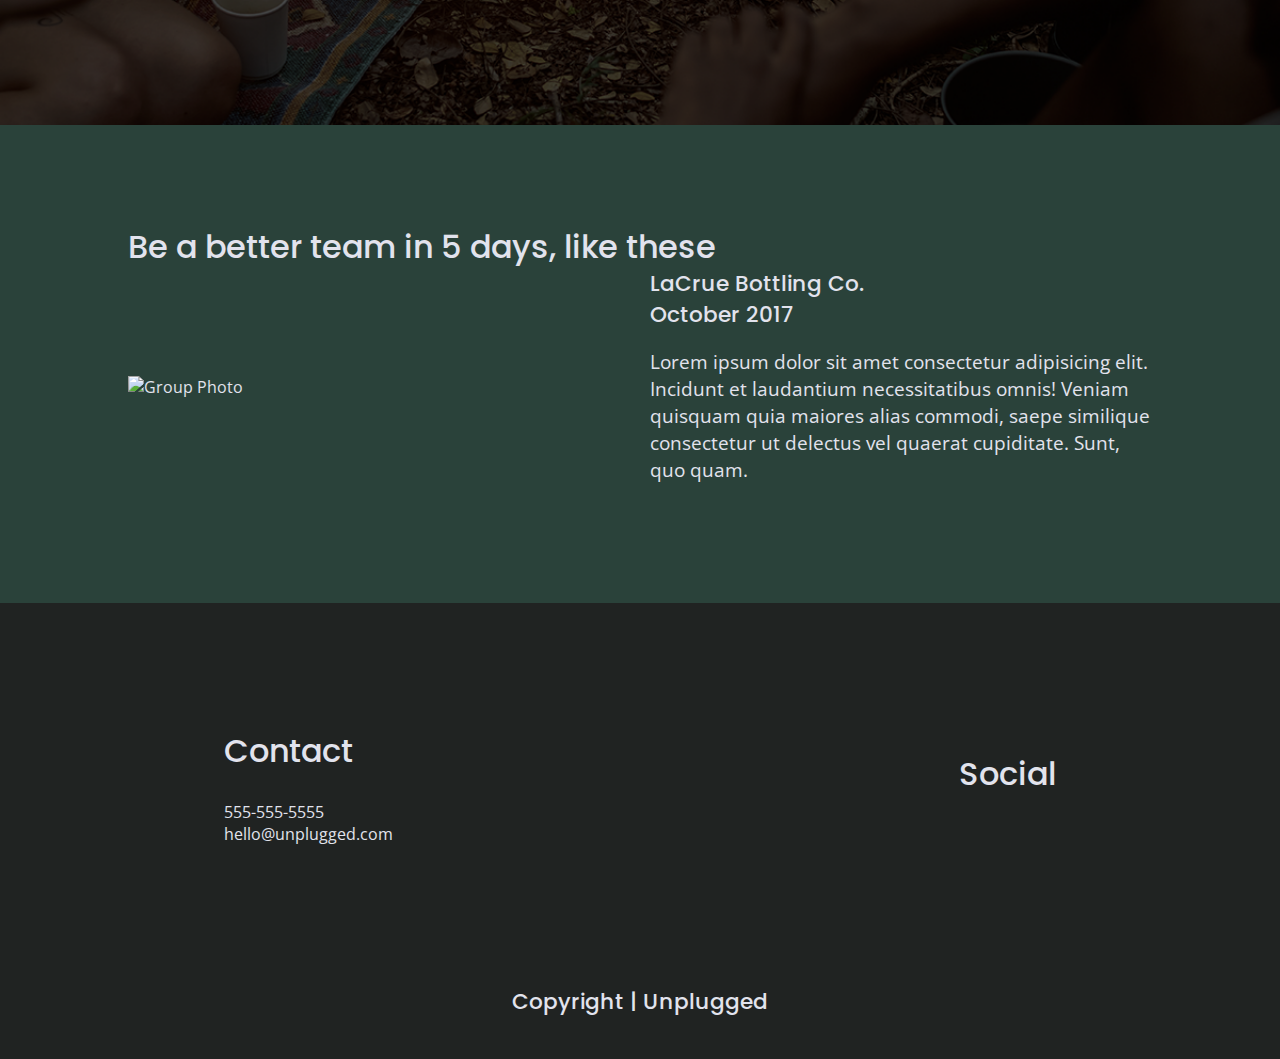
==== commit 3faf7e98: "Add photos" ====
--- a/index.html
+++ b/index.html
@@ -131,6 +131,12 @@
         <div class="content-wrapper">
           <h2>Be a better team in 5 days, like these</h2>
           <article>
+            <figure>
+              <img
+                src="../unplugged-site/img/omar-lopez.png"
+                alt="Group Photo"
+              />
+            </figure>
             <div>
               <h3>LaCrue Bottling Co. October 2017</h3>
               <p>
--- a/css/main.css
+++ b/css/main.css
@@ -117,13 +117,13 @@
 h1 {
   font-family: "Poppins", sans-serif;
   font-weight: 500;
-  font-size: 3em;
+  font-size: 2.5em;
 }
 
 h2 {
   font-family: "Poppins", sans-serif;
   font-weight: 500;
-  font-size: 2.3em;
+  font-size: 1.8em;
 }
 
 h3 {
@@ -133,14 +133,14 @@
 }
 
 p {
-  font-size: 1.2em;
-  line-height: 1.2em;
+  font-size: 1em;
 }
 
 img {
 }
 
 figure {
+  margin: 0;
 }
 
 address {
@@ -203,10 +203,23 @@
 
 /* --------------- Mobile Styles -- Homepage------------ */
 
+p {
+  font-size: 1.2em;
+}
+h2 {
+  font-size: 2em;
+}
 .hero-area {
-  display: flex;
-  justify-content: center;
-  flex-flow: row wrap;
+  background: url("../img/jake-melara-unsplash.png") center no-repeat;
+  background-size: cover;
+  display: flex;
+  justify-content: center;
+  flex-flow: row wrap;
+  height: 500px;
+}
+.hero-area h1 {
+  margin: 0;
+  padding: 0;
 }
 
 aside {
@@ -247,6 +260,8 @@
 }
 
 .features {
+  background: url("../img/rawpixel-unsplash.png") center no-repeat;
+  background-size: cover;
   display: flex;
   justify-content: center;
   flex-flow: row wrap;
@@ -276,6 +291,9 @@
   flex-flow: row wrap;
 }
 
+article img {
+  width: 100%;
+}
 .reviews {
   display: flex;
   justify-content: center;
@@ -496,6 +514,16 @@
     display: none;
   }
   /* HERO AREA */
+
+  .hero-area .content-wrapper {
+    height: 500px;
+  }
+  .hero-area .content-wrapper h1 {
+    width: 71%;
+    padding: 0;
+    margin: 0;
+  }
+
   /* ASIDE */
 
   aside .content-wrapper {
@@ -531,9 +559,18 @@
 
   .reviews article {
     display: flex;
+    align-items: center;
     justify-content: space-between;
   }
-  .reviews article div {
+  .reviews h2 {
+    width: 65%;
+    margin: 0;
+  }
+  .reviews h3 {
+    margin: 0;
+  }
+  .reviews article div,
+  .reviews article figure {
     width: 49%;
   }
 
@@ -599,8 +636,8 @@
   .content-wrapper {
     max-width: 80%;
   }
-  .hero-area h1 {
-    width: 700px;
+  .hero-area .content-wrapper h1 {
+    font-size: 4em;
   }
   aside .content-wrapper .form-description,
   aside .content-wrapper .form {
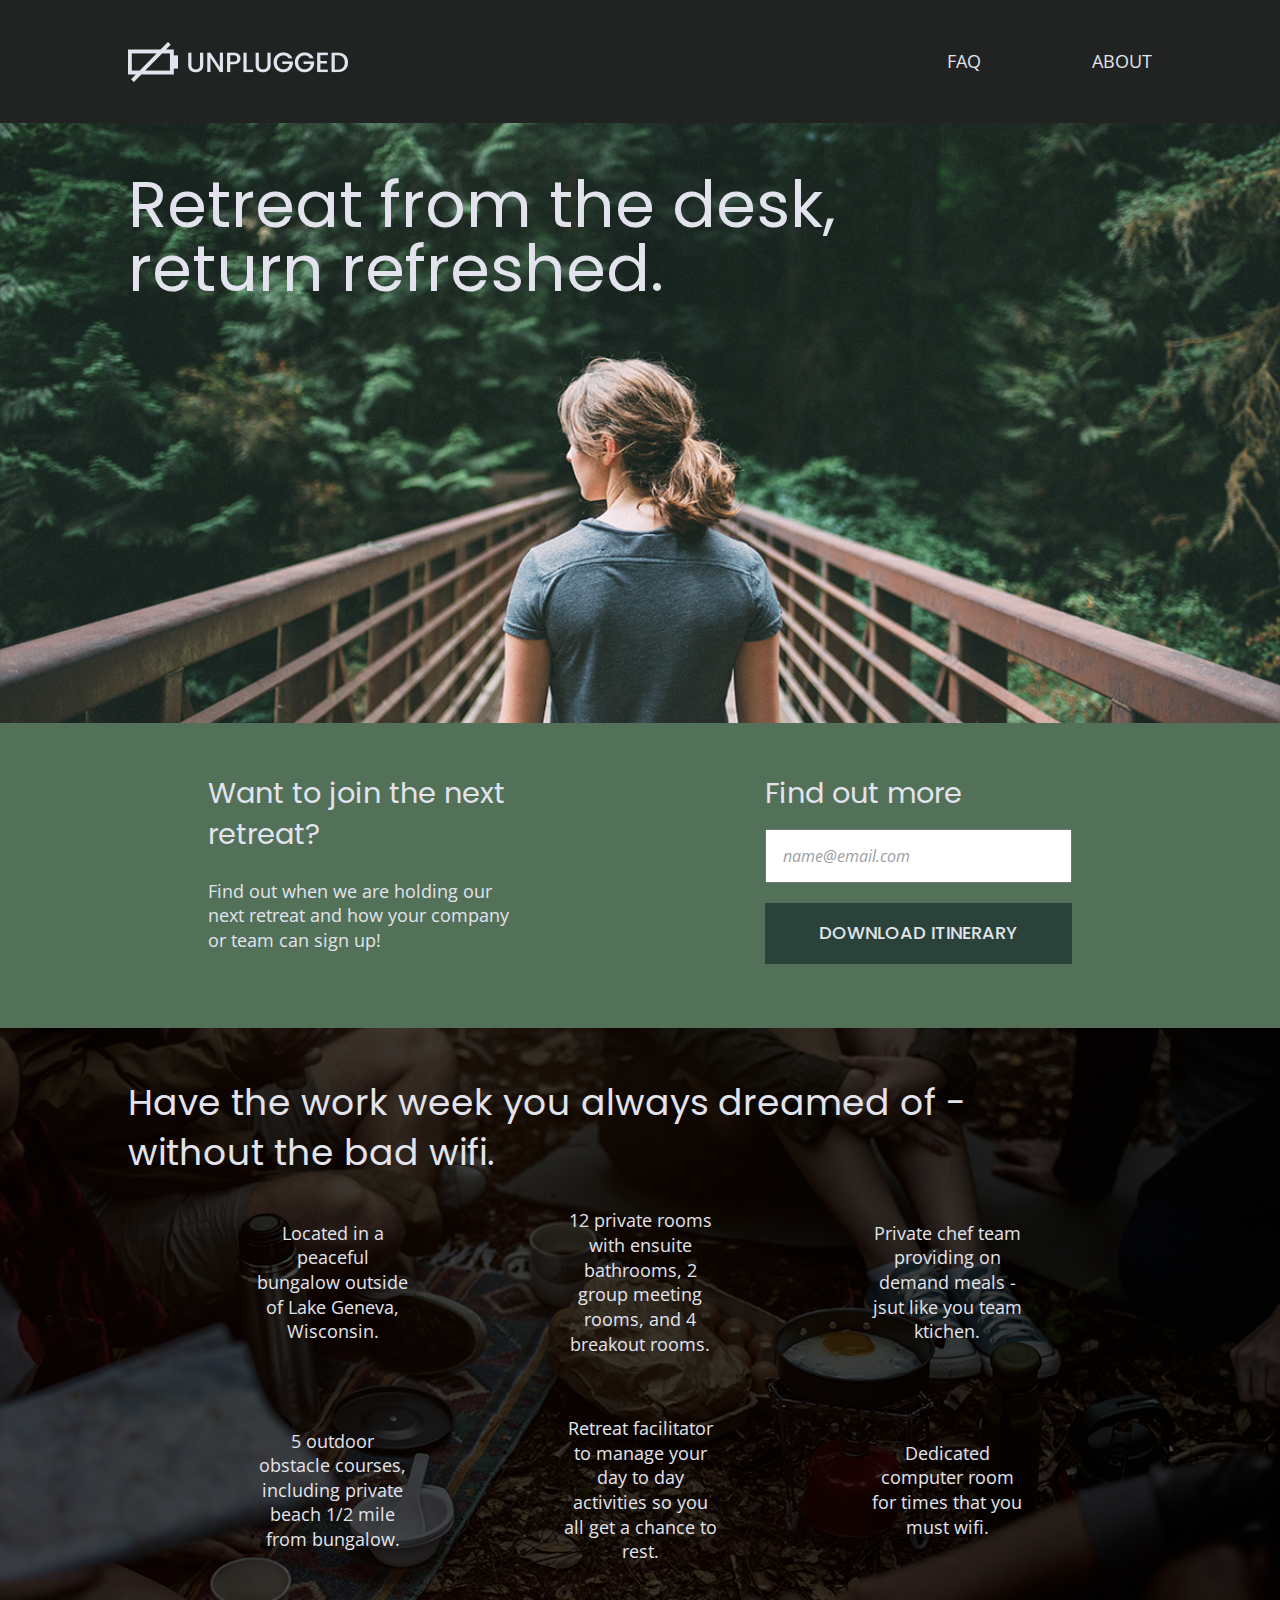
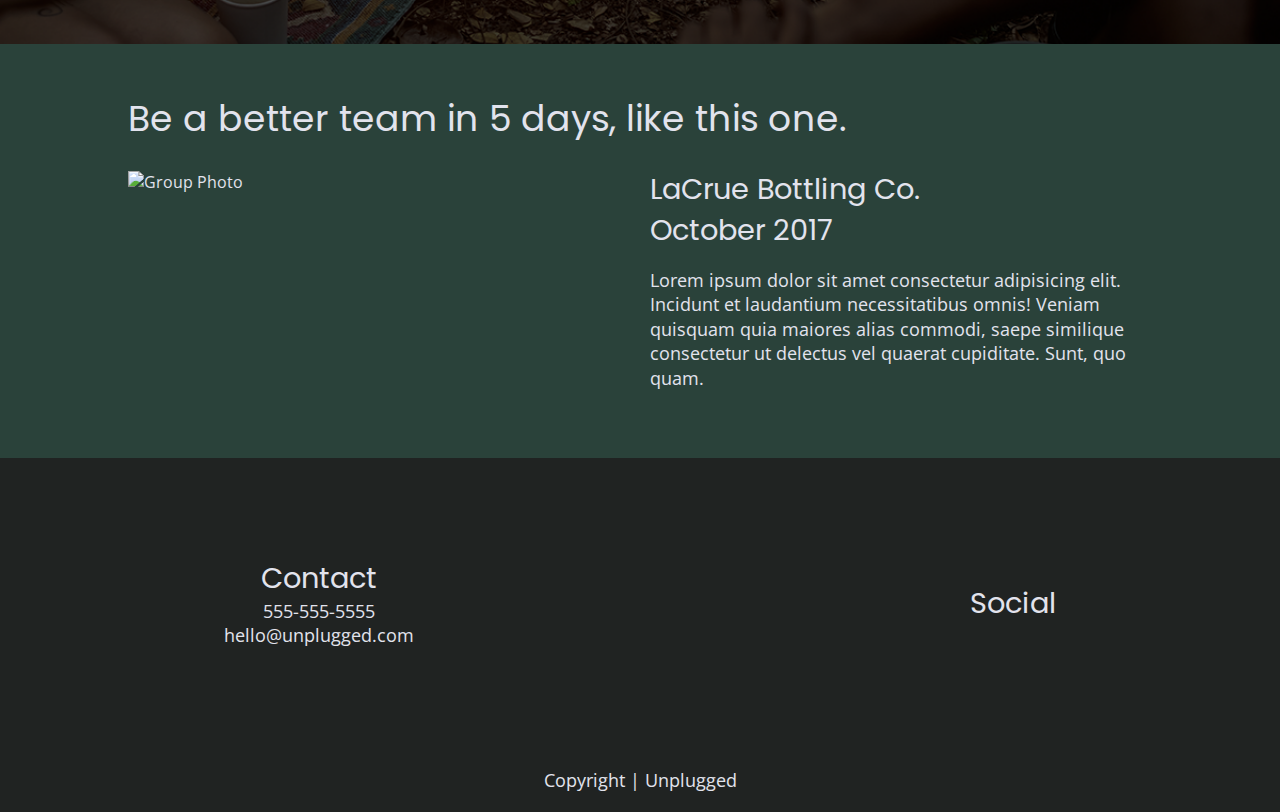
==== commit 8289a3fb: "Style photos" ====
--- a/index.html
+++ b/index.html
@@ -58,16 +58,16 @@
       <aside>
         <div class="content-wrapper">
           <div class="form-description">
-            <h2>Want to join the next retreat?</h2>
+            <h3>Want to join the next retreat?</h3>
             <p>
               Find out when we are holding our next retreat and how your company
               or team can sign up!
             </p>
           </div>
           <div class="form">
-            <h2>Find out more</h2>
+            <h3>Find out more</h3>
             <div>
-              <input type="text" name="name" value="email address" />
+              <input type="text" name="name" value="name@email.com" />
               <input type="button" value="Download Itinerary" />
             </div>
           </div>
@@ -129,7 +129,7 @@
 
       <section class="reviews">
         <div class="content-wrapper">
-          <h2>Be a better team in 5 days, like these</h2>
+          <h2>Be a better team in 5 days, like this one.</h2>
           <article>
             <figure>
               <img
@@ -155,14 +155,14 @@
       <div class="content-wrapper">
         <div class="footer-content">
           <div class="contact">
-            <h2>Contact</h2>
+            <h3>Contact</h3>
             <address>
               <a href="tel:5555555555">555-555-5555</a><br />
               <a href="hello@unplugged.com">hello@unplugged.com</a>
             </address>
           </div>
           <div class="social">
-            <h2>Social</h2>
+            <h3>Social</h3>
             <div class="social-icons">
               <p>
                 <a href="https://www.facebook.com/yoursite" target="_blank"></a>
@@ -185,7 +185,7 @@
 
       <div class="copyright">
         <div>
-          <h3>Copyright | Unplugged</h3>
+          <p>Copyright | Unplugged</p>
         </div>
       </div>
     </footer>
--- a/css/main.css
+++ b/css/main.css
@@ -116,27 +116,36 @@
 
 h1 {
   font-family: "Poppins", sans-serif;
-  font-weight: 500;
-  font-size: 2.5em;
+  font-weight: 400;
+  font-size: 2.25em;
 }
 
 h2 {
   font-family: "Poppins", sans-serif;
-  font-weight: 500;
+  font-weight: 400;
   font-size: 1.8em;
 }
 
 h3 {
-  font-size: 1.35em;
+  font-size: 1.1em;
+  font-family: "Poppins", sans-serif;
+  font-weight: 400;
+  margin: 0;
+}
+
+h4 {
+  font-size: 1.1em;
   font-family: "Poppins", sans-serif;
   font-weight: 500;
+  margin: 0;
 }
 
 p {
-  font-size: 1em;
+  font-size: 0.87em;
 }
 
 img {
+  width: 100%;
 }
 
 figure {
@@ -144,13 +153,13 @@
 }
 
 address {
-}
-
-.content-wrapper {
-}
+  text-align: center;
+  font-size: 0.87em;
+}
+
 .content-wrapper {
   width: 90%;
-  margin: 50px 0;
+  margin: 30px 0;
 }
 
 header,
@@ -197,20 +206,13 @@
   display: flex;
   justify-content: space-around;
   width: 100%;
-
   padding: 0;
 }
 
 /* --------------- Mobile Styles -- Homepage------------ */
 
-p {
-  font-size: 1.2em;
-}
-h2 {
-  font-size: 2em;
-}
 .hero-area {
-  background: url("../img/jake-melara-unsplash.png") center no-repeat;
+  background: url("../img/jake-melara-unsplash.png") no-repeat center;
   background-size: cover;
   display: flex;
   justify-content: center;
@@ -220,6 +222,7 @@
 .hero-area h1 {
   margin: 0;
   padding: 0;
+  line-height: 1em;
 }
 
 aside {
@@ -233,7 +236,7 @@
 input[type="text"] {
   box-sizing: border-box;
   width: 100%;
-  color: #2a423a;
+  color: #9d9ea4;
   font-style: italic;
   padding: 1em;
 }
@@ -252,7 +255,8 @@
   text-transform: uppercase;
 }
 
-.form-description {
+.form-description p {
+  margin: 10px 0;
 }
 
 aside .form {
@@ -292,7 +296,6 @@
 }
 
 article img {
-  width: 100%;
 }
 .reviews {
   display: flex;
@@ -303,7 +306,7 @@
 }
 
 .reviews h2 {
-  margin-bottom: 40px;
+  margin-bottom: 25px;
 }
 
 .reviews h3 {
@@ -357,7 +360,7 @@
 }
 
 .faq h2 {
-  margin-bottom: 40px;
+  margin-top: 0;
 }
 
 .faq-content {
@@ -375,12 +378,13 @@
   margin: 50px 0;
 }
 
+.footer-content h3 {
+  text-align: center;
+}
 footer p {
   margin: 0;
 }
 
-.footer-content {
-}
 footer .contact {
   margin-bottom: 50px;
 }
@@ -491,9 +495,19 @@
 /* TABLET STYLES HERE */
 
 @media (min-width: 768px) {
+  h1 {
+    font-size: 3em;
+  }
+  h2 {
+    font-size: 2.25em;
+  }
+  p,
+  address {
+    font-size: 1em;
+  }
   .content-wrapper {
     max-width: 83%;
-    margin: 100px 0;
+    margin: 85px 0;
   }
   /* HEADER */
   header {
@@ -515,13 +529,11 @@
   }
   /* HERO AREA */
 
-  .hero-area .content-wrapper {
-    height: 500px;
-  }
   .hero-area .content-wrapper h1 {
-    width: 71%;
+    width: 85%;
     padding: 0;
     margin: 0;
+    font-size: 3em;
   }
 
   /* ASIDE */
@@ -532,10 +544,16 @@
     justify-content: space-between;
     flex-flow: row wrap;
   }
+  h3 {
+    font-size: 1.5em;
+  }
   aside .content-wrapper .form-description,
   aside .content-wrapper .form {
     width: 40%;
     margin: 0;
+  }
+  .form-description p {
+    margin: 25px 0;
   }
 
   /* FEATURES */
@@ -559,14 +577,15 @@
 
   .reviews article {
     display: flex;
-    align-items: center;
+    align-items: flex-start;
     justify-content: space-between;
   }
   .reviews h2 {
     width: 65%;
-    margin: 0;
+    margin-top: 0;
   }
   .reviews h3 {
+    width: 75%;
     margin: 0;
   }
   .reviews article div,
@@ -593,12 +612,14 @@
   }
 
   /* ******************ABOUT PAGE *********************/
+  .mission h2 {
+    margin: 0;
+  }
 
   .mission-content {
     display: flex;
     justify-content: space-between;
     align-items: center;
-    padding-top: 20px;
   }
 
   .mission-content p {
@@ -634,7 +655,25 @@
 
 @media (min-width: 1200px) {
   .content-wrapper {
+    margin: 50px 0;
     max-width: 80%;
+  }
+  h1 {
+    font-size: 3.75em;
+  }
+  h2 {
+    font-size: 2.25em;
+  }
+  h3 {
+    font-size: 1.8em;
+  }
+  p,
+  address {
+    font-size: 1.1em;
+  }
+
+  .hero-area {
+    height: 600px;
   }
   .hero-area .content-wrapper h1 {
     font-size: 4em;
@@ -650,29 +689,53 @@
     padding-right: 80px;
   }
   .features h2 {
-    width: 80%;
+    width: 90%;
     margin: 0;
   }
   .features article {
     flex-basis: 30%;
   }
+  .reviews h2 {
+    width: 100%;
+  }
 
   /* *********ABOUT********* */
-
-  .mission h1 {
+  .mission-content {
+    padding: 0em;
+  }
+
+  .mission .content-wrapper,
+  .contact-section .content-wrapper {
+    margin: 95px 0;
+  }
+
+  .mission h2 {
     width: 80%;
     margin: 0;
   }
-  .contact-section h1 {
+  .contact-section h2 {
+    margin: 0;
+  }
+  .contact-section h3 {
+    margin: 30px 0;
+  }
+  .contact-section p {
     margin: 0;
   }
 
   /* ***********FAQ********** */
 
-  .faq {
-  }
-  .faq h1 {
-    width: 75%;
+  .faq-content {
+    margin-bottom: 30px;
+  }
+  .faq .content-wrapper {
+    align-content: flex-start;
+    margin-bottom: 45px;
+  }
+
+  .faq h2 {
+    margin: 0;
+    font-size: 3em;
   }
 }
 
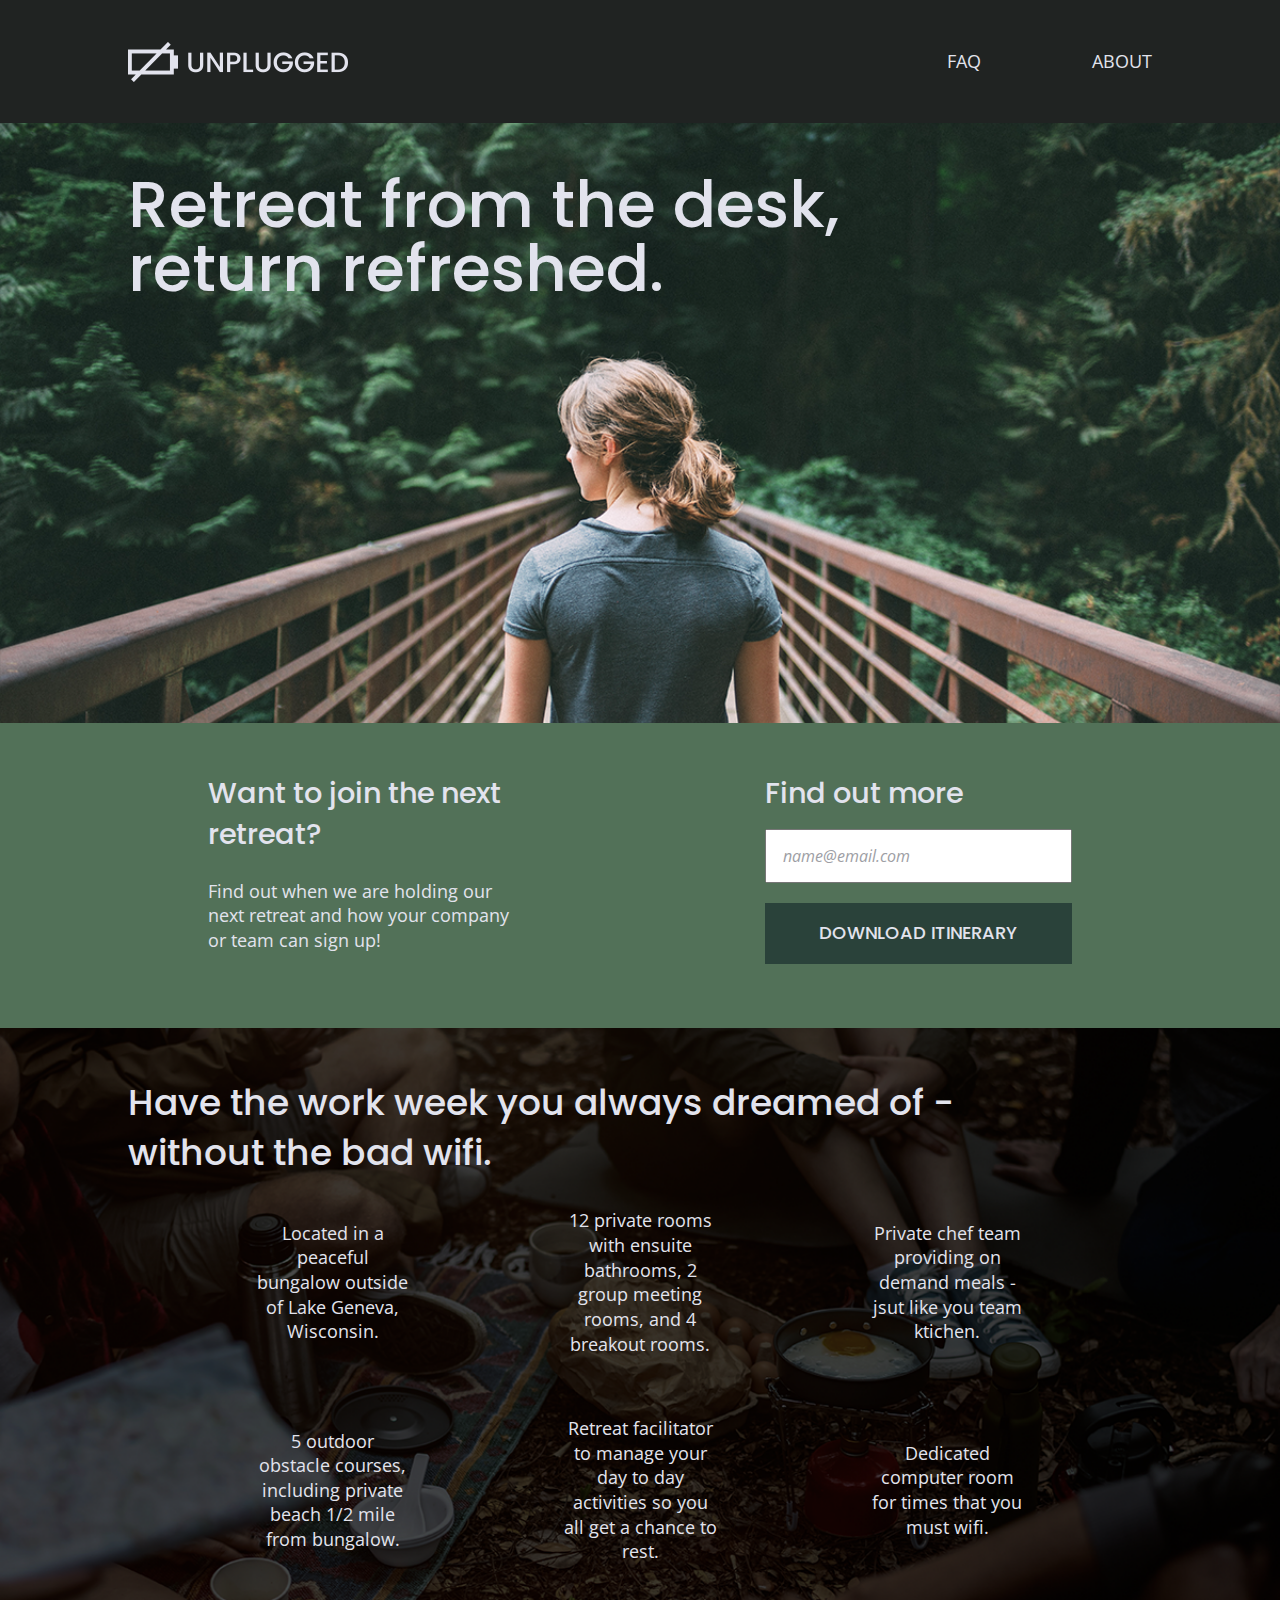
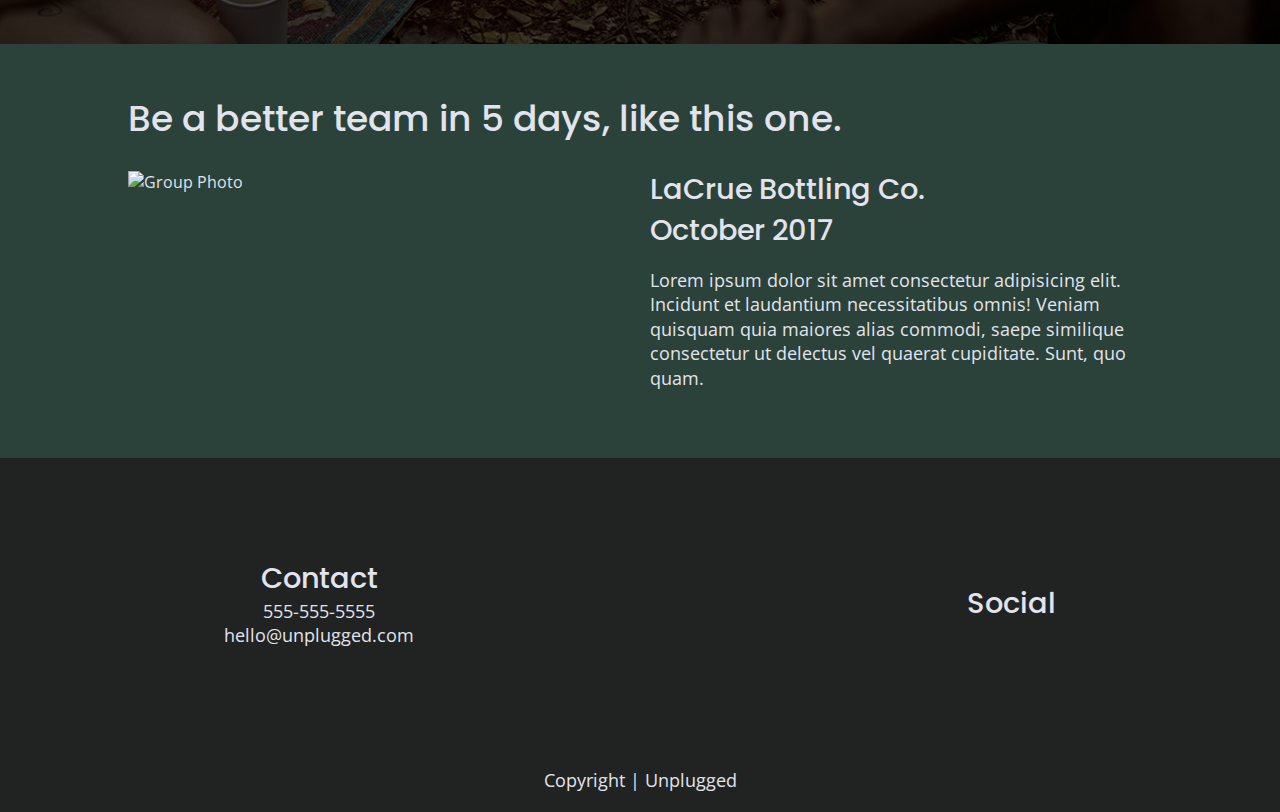
==== commit 60704cd1: "Add fa icons" ====
--- a/index.html
+++ b/index.html
@@ -19,6 +19,12 @@
       href="https://fonts.googleapis.com/css2?family=Poppins&display=swap"
       rel="stylesheet"
     />
+    <link
+      rel="stylesheet"
+      href="https://use.fontawesome.com/releases/v5.5.0/css/all.css"
+      integrity="sha384-B4dIYHKNBt8Bc12p+WXckhzcICo0wtJAoU8YZTY5qE0Id1GSseTk6S+L3BlXeVIU"
+      crossorigin="anonymous"
+    />
     <link rel="manifest" href="site.webmanifest" />
     <link rel="apple-touch-icon" href="icon.png" />
     <!-- Place favicon.ico in the root directory -->
@@ -81,42 +87,42 @@
           </h2>
           <div class="features-items">
             <article>
-              <p class="fontawesome-icon"></p>
+              <p class="fontawesome-icon"><i class="fas fa-campground"></i></p>
               <p class="features-item-description">
                 Located in a peaceful bungalow outside of Lake Geneva,
                 Wisconsin.
               </p>
             </article>
             <article>
-              <p class="fontawesome-icon"></p>
+              <p class="fontawesome-icon"><i class="fas fa-bed"></i></p>
               <p class="features-item-description">
                 12 private rooms with ensuite bathrooms, 2 group meeting rooms,
                 and 4 breakout rooms.
               </p>
             </article>
             <article>
-              <p class="fontawesome-icon"></p>
+              <p class="fontawesome-icon"><i class="fas fa-utensils"></i></p>
               <p class="features-item-description">
                 Private chef team providing on demand meals - jsut like you team
                 ktichen.
               </p>
             </article>
             <article>
-              <p class="fontawesome-icon"></p>
+              <p class="fontawesome-icon"><i class="fas fa-shoe-prints"></i></p>
               <p class="features-item-description">
                 5 outdoor obstacle courses, including private beach 1/2 mile
                 from bungalow.
               </p>
             </article>
             <article>
-              <p class="fontawesome-icon"></p>
+              <p class="fontawesome-icon"><i class="fas fa-smile"></i></p>
               <p class="features-item-description">
                 Retreat facilitator to manage your day to day activities so you
                 all get a chance to rest.
               </p>
             </article>
             <article>
-              <p class="fontawesome-icon"></p>
+              <p class="fontawesome-icon"><i class="fas fa-wifi"></i></p>
               <p class="features-item-description">
                 Dedicated computer room for times that you must wifi.
               </p>
--- a/css/main.css
+++ b/css/main.css
@@ -116,20 +116,20 @@
 
 h1 {
   font-family: "Poppins", sans-serif;
-  font-weight: 400;
+  font-weight: 500;
   font-size: 2.25em;
 }
 
 h2 {
   font-family: "Poppins", sans-serif;
-  font-weight: 400;
+  font-weight: 500;
   font-size: 1.8em;
 }
 
 h3 {
   font-size: 1.1em;
   font-family: "Poppins", sans-serif;
-  font-weight: 400;
+  font-weight: 500;
   margin: 0;
 }
 
@@ -281,6 +281,11 @@
   margin: 30px 0;
 }
 
+.features i {
+  font-size: 3.75em;
+  margin-bottom: 40px;
+}
+
 .fontawesome-icon {
 }
 
@@ -327,9 +332,21 @@
 .mission-content {
 }
 
-.map {
-}
-
+.map figure {
+  width: 100%;
+  height: 0;
+  padding-bottom: 125%;
+  overflow: hidden;
+  position: relative;
+}
+
+.map iframe {
+  width: 100%;
+  height: 100%;
+  position: absolute;
+  top: 0;
+  left: 0;
+}
 .contact-section {
   display: flex;
   justify-content: center;
@@ -562,6 +579,11 @@
     margin: 0;
   }
 
+  .features i {
+    font-size: 4.5em;
+    margin-bottom: 25px;
+  }
+
   .features article {
     display: flex;
     justify-content: center;
@@ -626,6 +648,10 @@
     width: 45%;
   }
 
+  .map figure {
+    padding-bottom: 50%;
+  }
+
   .contact-section .content-wrapper h2 {
     width: 80%;
   }
@@ -710,13 +736,21 @@
   }
 
   .mission h2 {
-    width: 80%;
-    margin: 0;
-  }
-  .contact-section h2 {
-    margin: 0;
-  }
-  .contact-section h3 {
+    font-size: 3em;
+    width: 85%;
+    margin: 0;
+  }
+
+  .map figure {
+    padding-bottom: 35%;
+  }
+
+  .contact-section .content-wrapper h2 {
+    font-size: 3em;
+    margin: 0;
+    width: 100%;
+  }
+  .contact-section .content-wrapper h3 {
     margin: 30px 0;
   }
   .contact-section p {
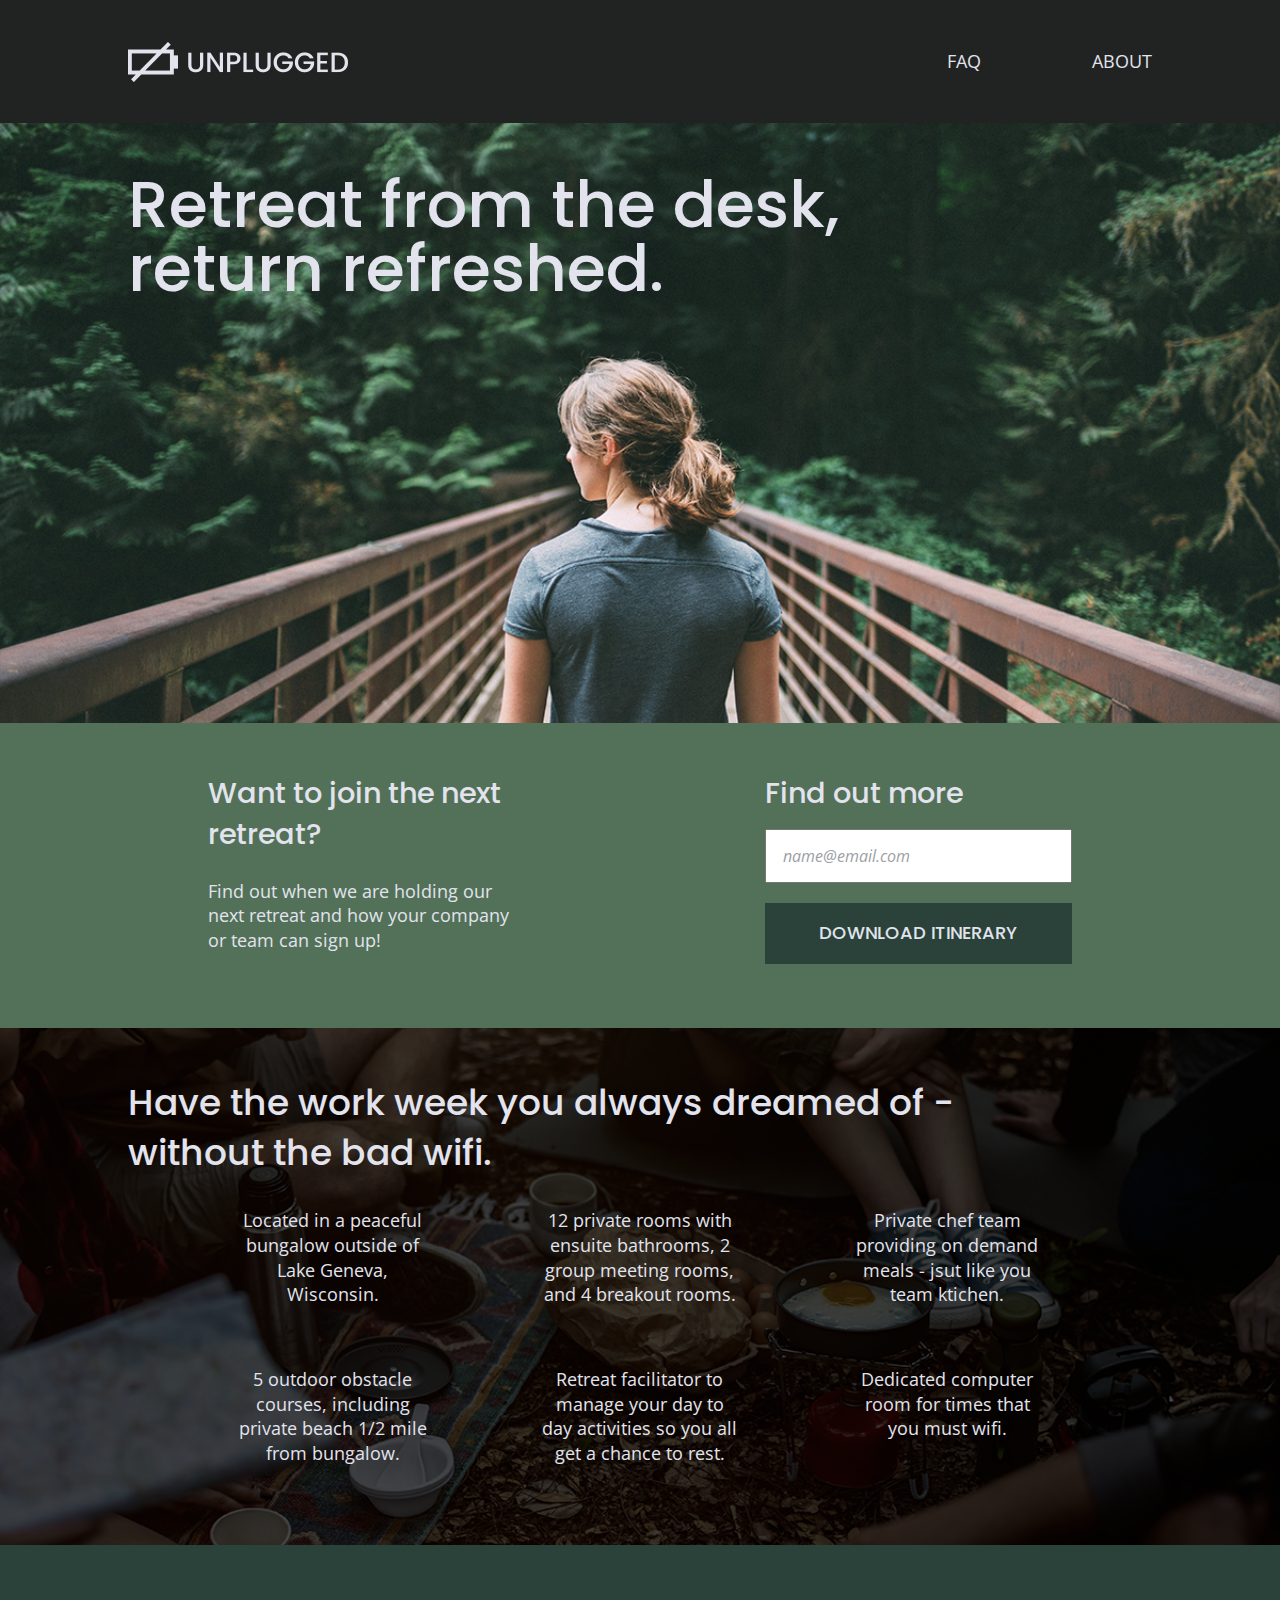
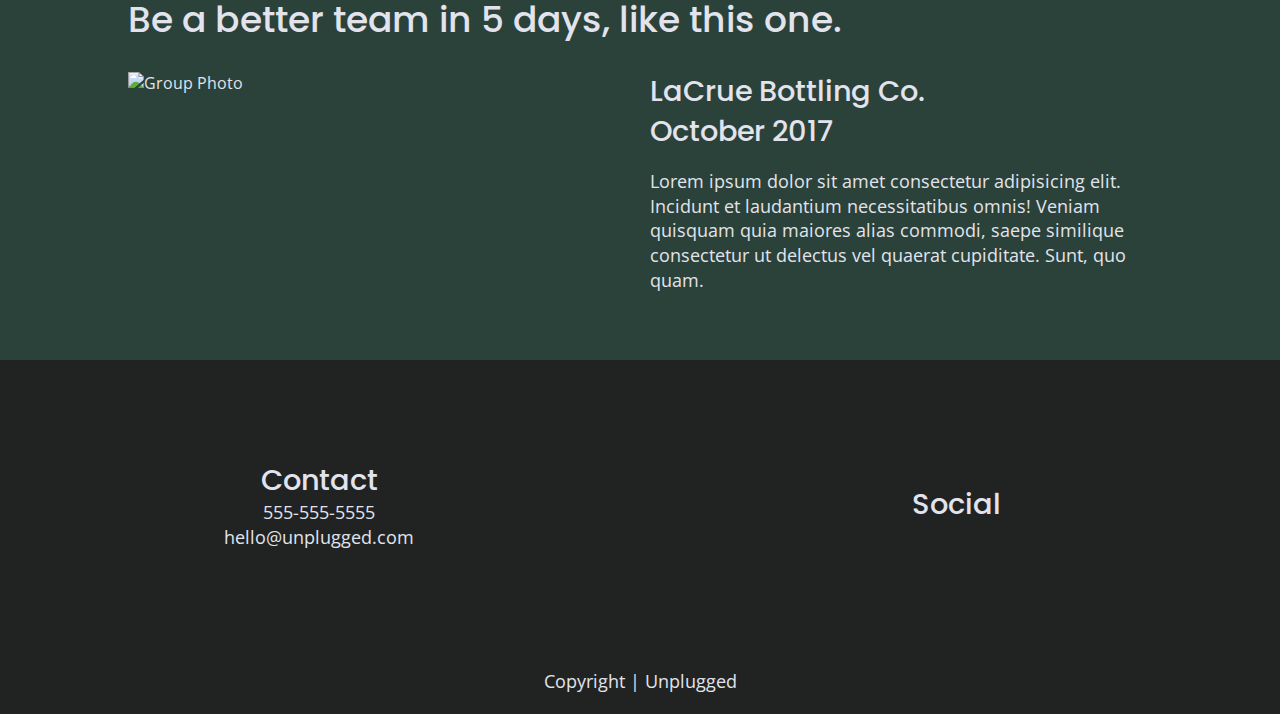
==== commit 85f8562f: "Add social fa-icons" ====
--- a/index.html
+++ b/index.html
@@ -171,15 +171,18 @@
             <h3>Social</h3>
             <div class="social-icons">
               <p>
-                <a href="https://www.facebook.com/yoursite" target="_blank"></a>
-              </p>
-              <p>
-                <a href="https://www.twitter.com/yoursite" target="_blank"></a>
-              </p>
-              <p>
-                <a
-                  href="https://www.instagram.com/yoursite"
-                  target="_blank"
+                <a href="https://www.facebook.com/yoursite" target="_blank"
+                  ><i class="fab fa-facebook"></i
+                ></a>
+              </p>
+              <p>
+                <a href="https://www.twitter.com/yoursite" target="_blank"
+                  ><i class="fab fa-twitter"></i
+                ></a>
+              </p>
+              <p>
+                <a href="https://www.instagram.com/yoursite" target="_blank"
+                  ><i class="fab fa-instagram"></i
                 ></a>
               </p>
             </div>
--- a/css/main.css
+++ b/css/main.css
@@ -296,7 +296,7 @@
 .features .features-items {
   display: flex;
   justify-content: center;
-  align-items: center;
+  align-items: flex-start;
   flex-flow: row wrap;
 }
 
@@ -416,6 +416,8 @@
   display: flex;
   justify-content: space-around;
   align-items: center;
+  width: 200px;
+  font-size: 1.12em;
 }
 
 footer .copyright {
@@ -718,6 +720,11 @@
     width: 90%;
     margin: 0;
   }
+
+  .features .features-item-description {
+    width: 65%;
+  }
+
   .features article {
     flex-basis: 30%;
   }
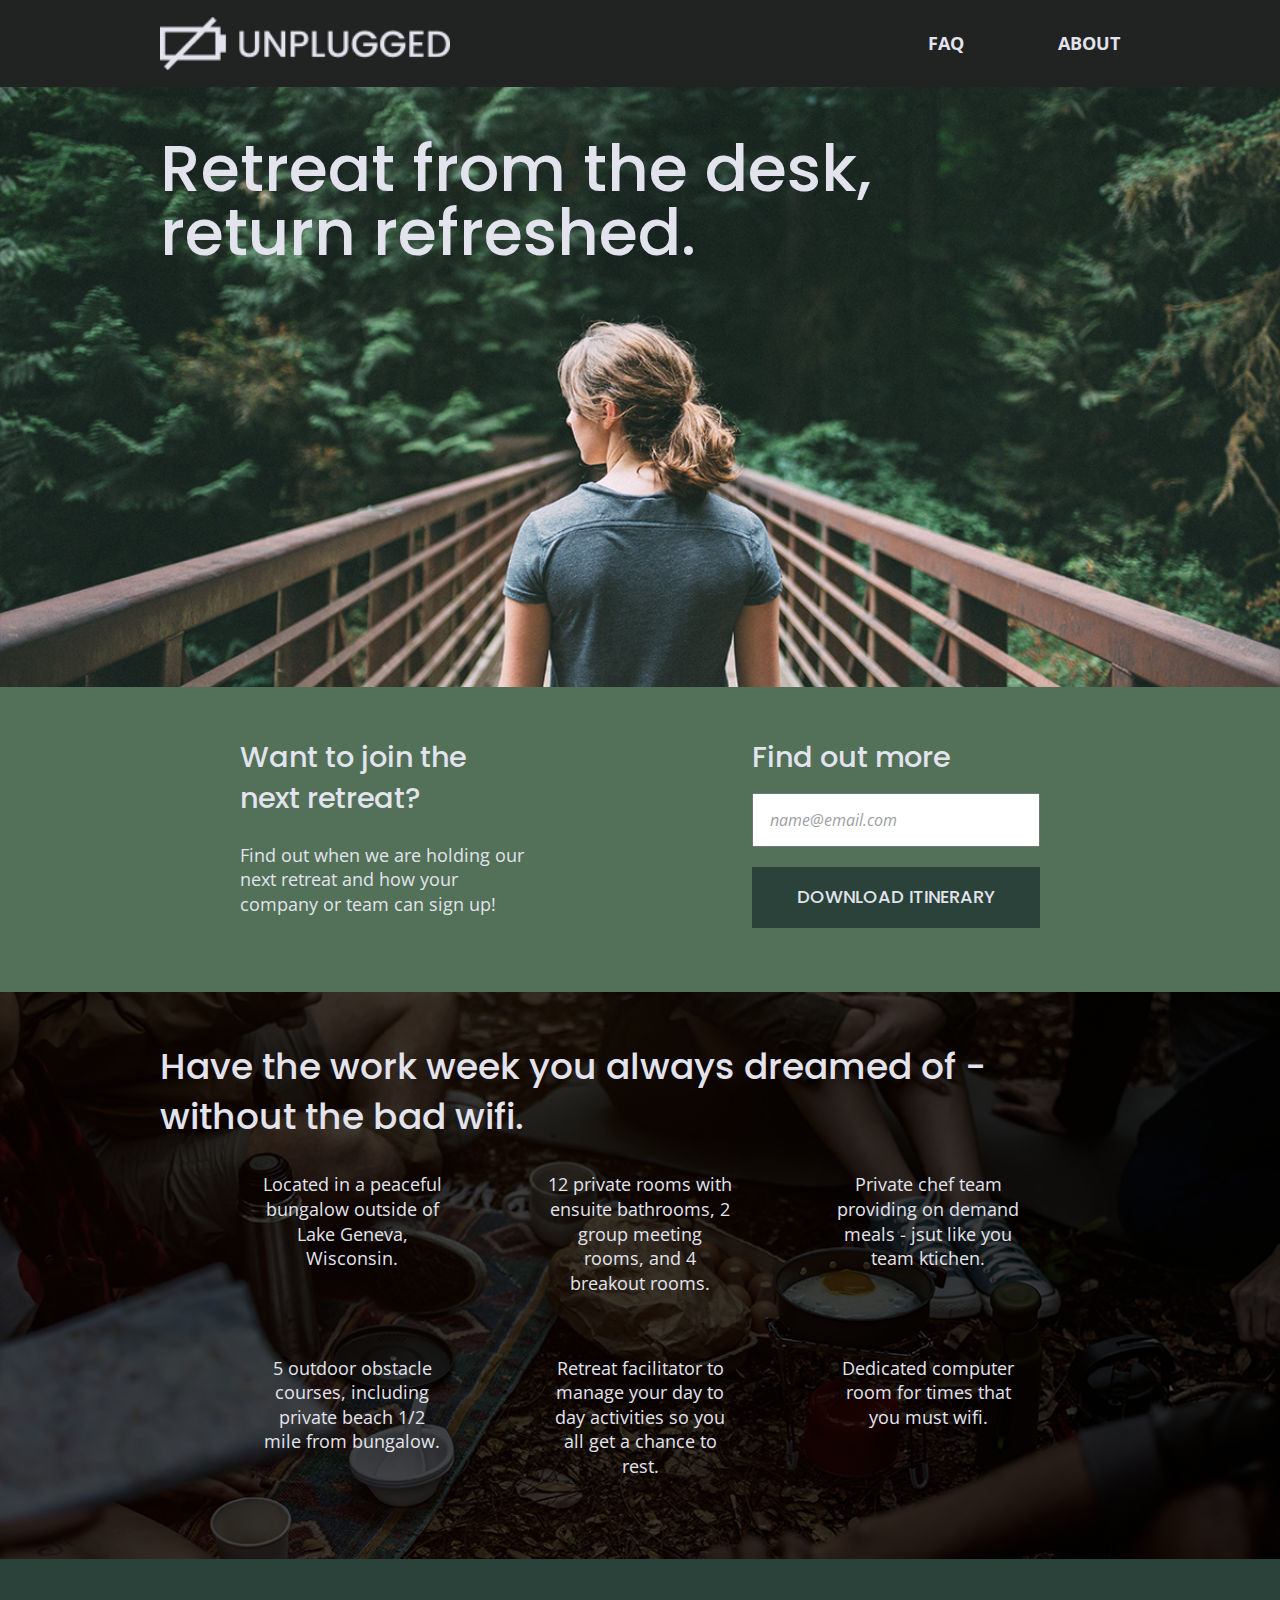
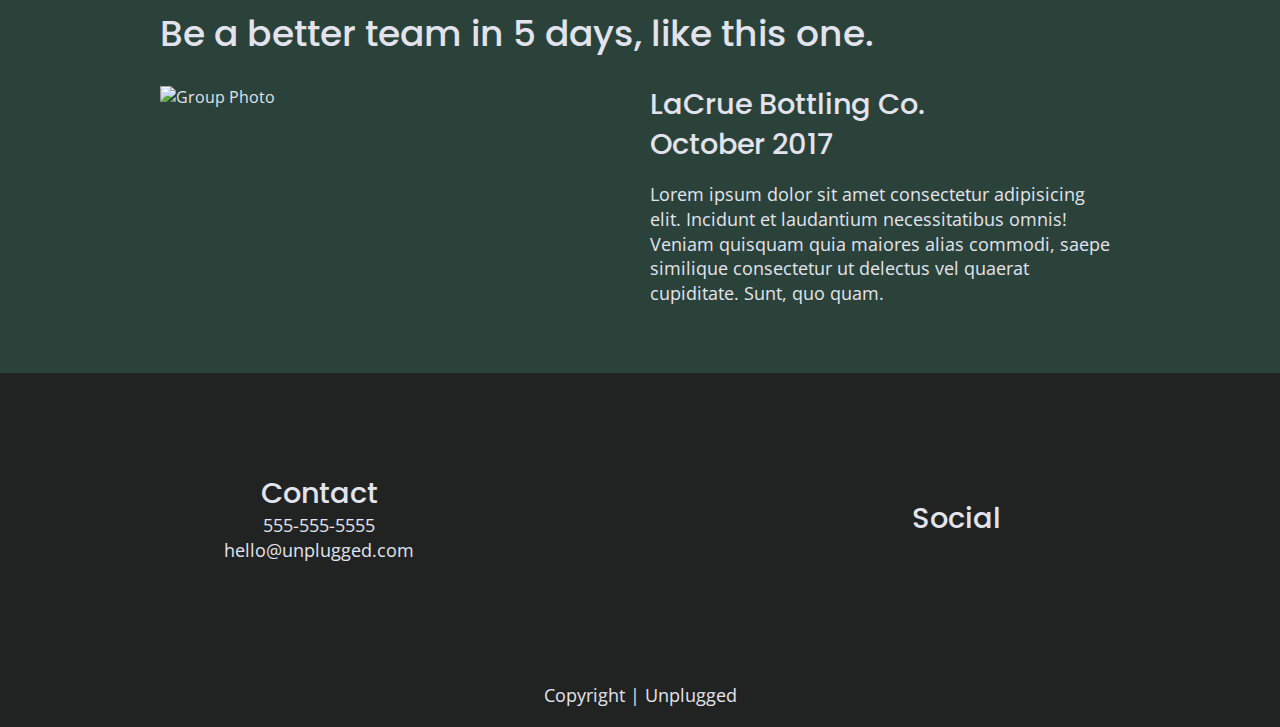
==== commit a0b77669: "Add last changes" ====
--- a/index.html
+++ b/index.html
@@ -2,7 +2,7 @@
 <html class="no-js" lang="">
   <head>
     <meta charset="utf-8" />
-    <title>Unplugged</title>
+    <title>UNPLUGGED</title>
     <meta name="description" content="" />
     <meta name="viewport" content="width=device-width, initial-scale=1" />
 
--- a/css/main.css
+++ b/css/main.css
@@ -103,6 +103,7 @@
 
 ul a {
   font-size: 18px;
+  font-weight: 700;
   color: #e2e3ed;
   text-transform: uppercase;
   text-decoration: none;
@@ -525,13 +526,13 @@
     font-size: 1em;
   }
   .content-wrapper {
-    max-width: 83%;
+    max-width: 640px;
     margin: 85px 0;
   }
   /* HEADER */
   header {
     justify-content: space-around;
-    padding: 33px 0;
+    padding: 15px 0;
   }
   header .content-wrapper {
     width: 100%;
@@ -684,7 +685,7 @@
 @media (min-width: 1200px) {
   .content-wrapper {
     margin: 50px 0;
-    max-width: 80%;
+    max-width: 960px;
   }
   h1 {
     font-size: 3.75em;
@@ -699,6 +700,9 @@
   address {
     font-size: 1.1em;
   }
+  header figure {
+    width: 290px;
+  }
 
   .hero-area {
     height: 600px;
@@ -744,7 +748,7 @@
 
   .mission h2 {
     font-size: 3em;
-    width: 85%;
+    width: 95%;
     margin: 0;
   }
 
